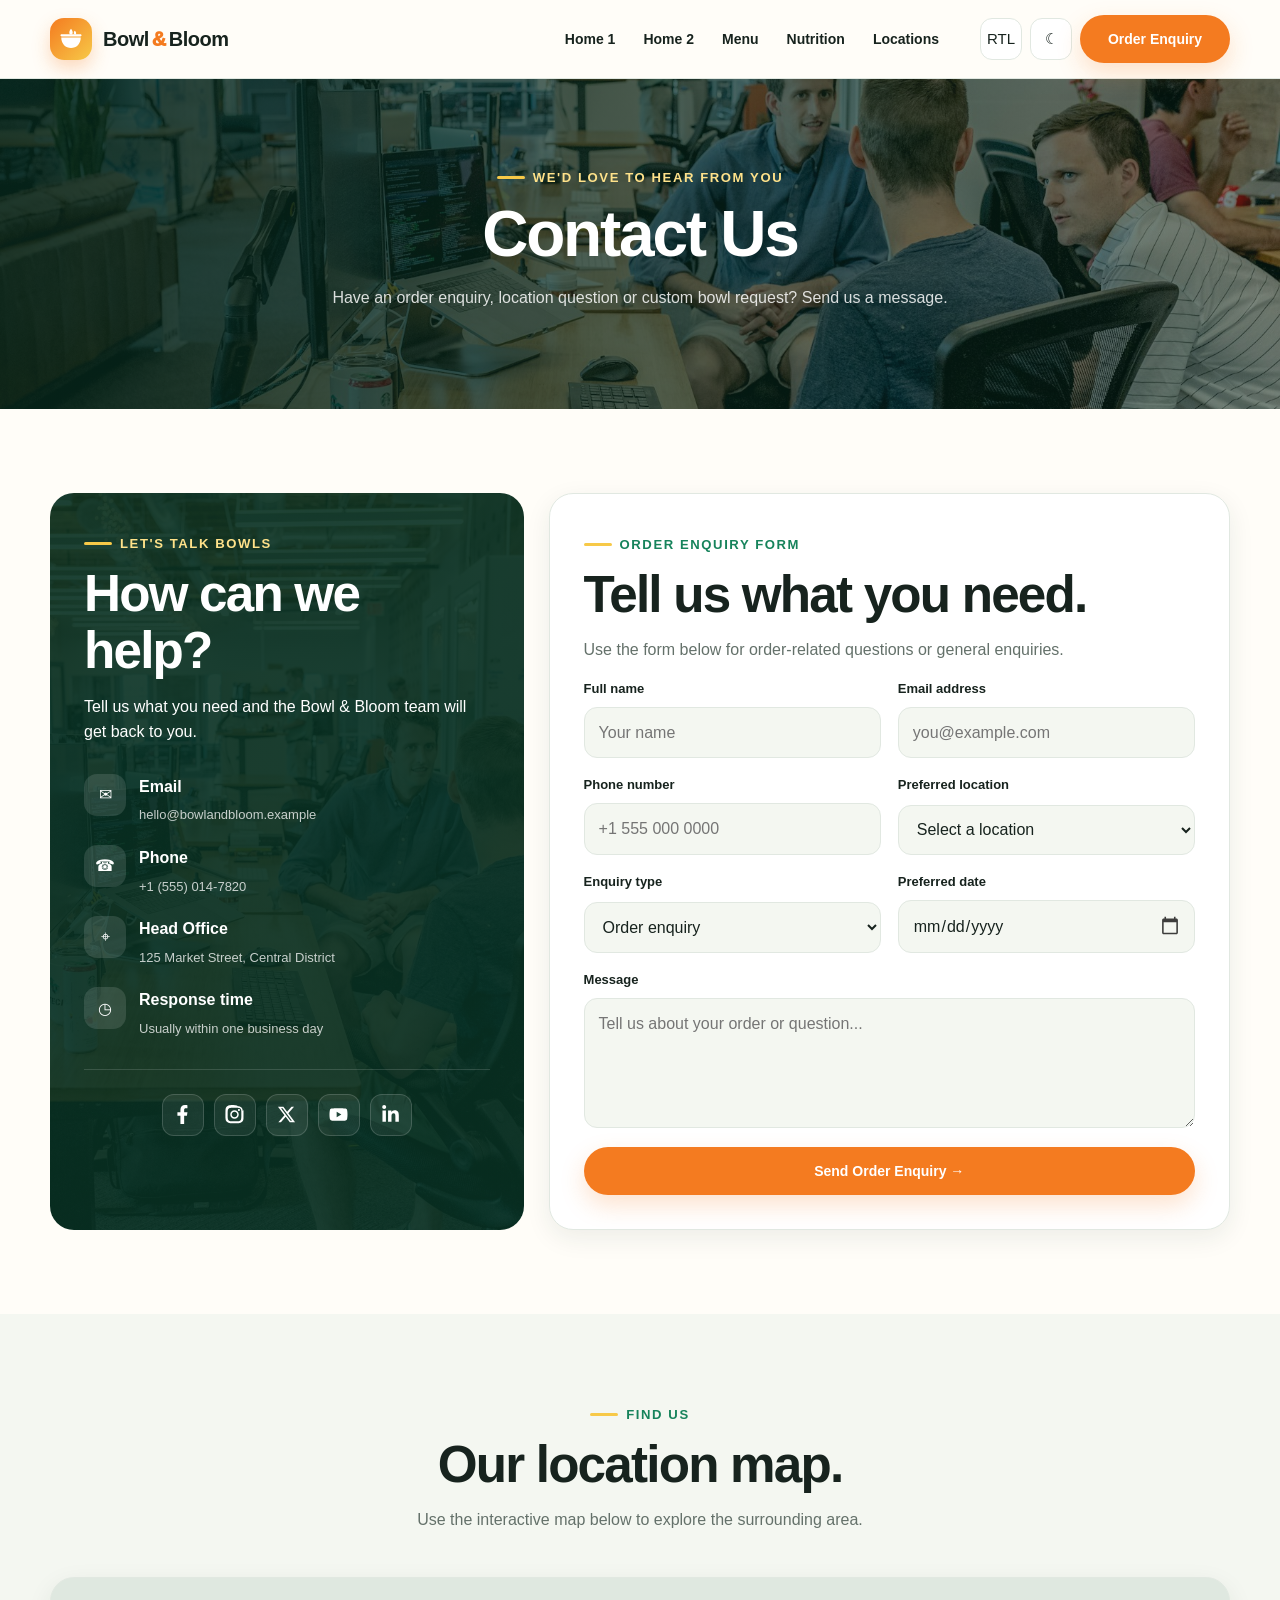
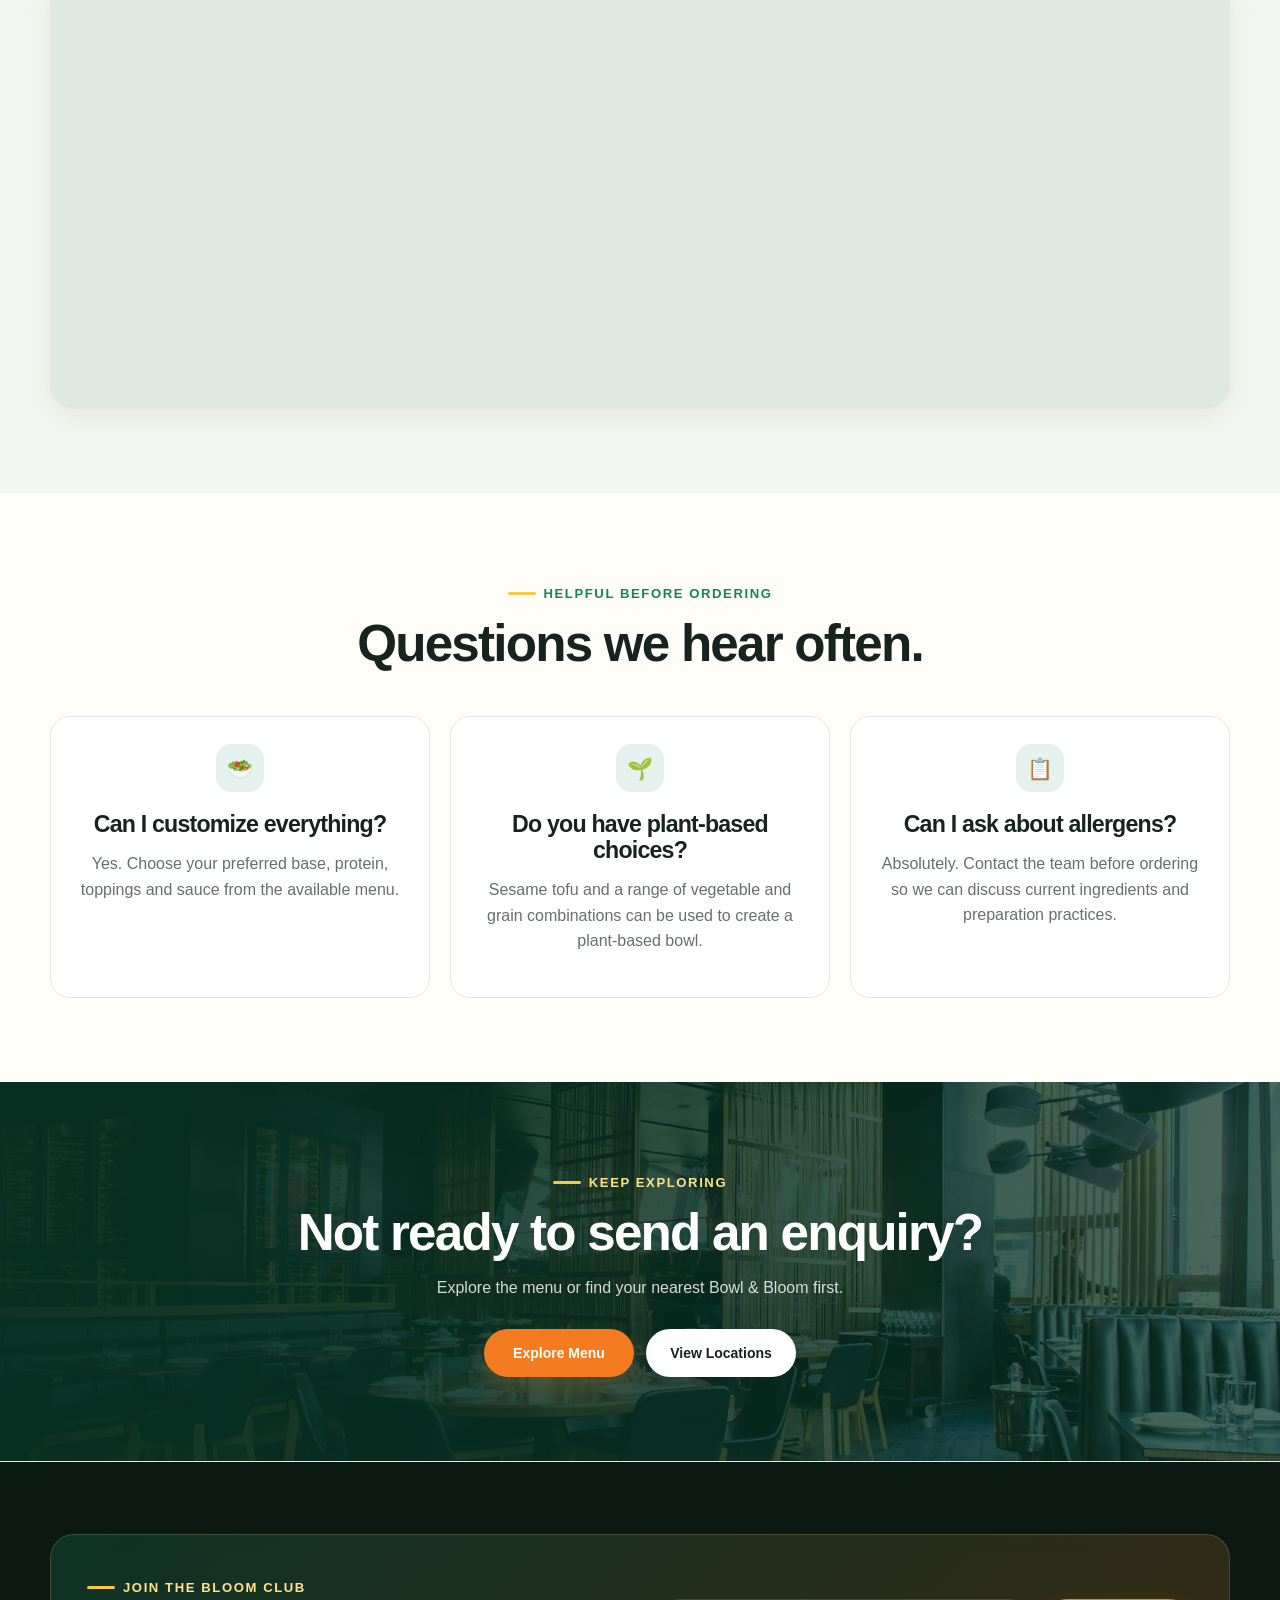
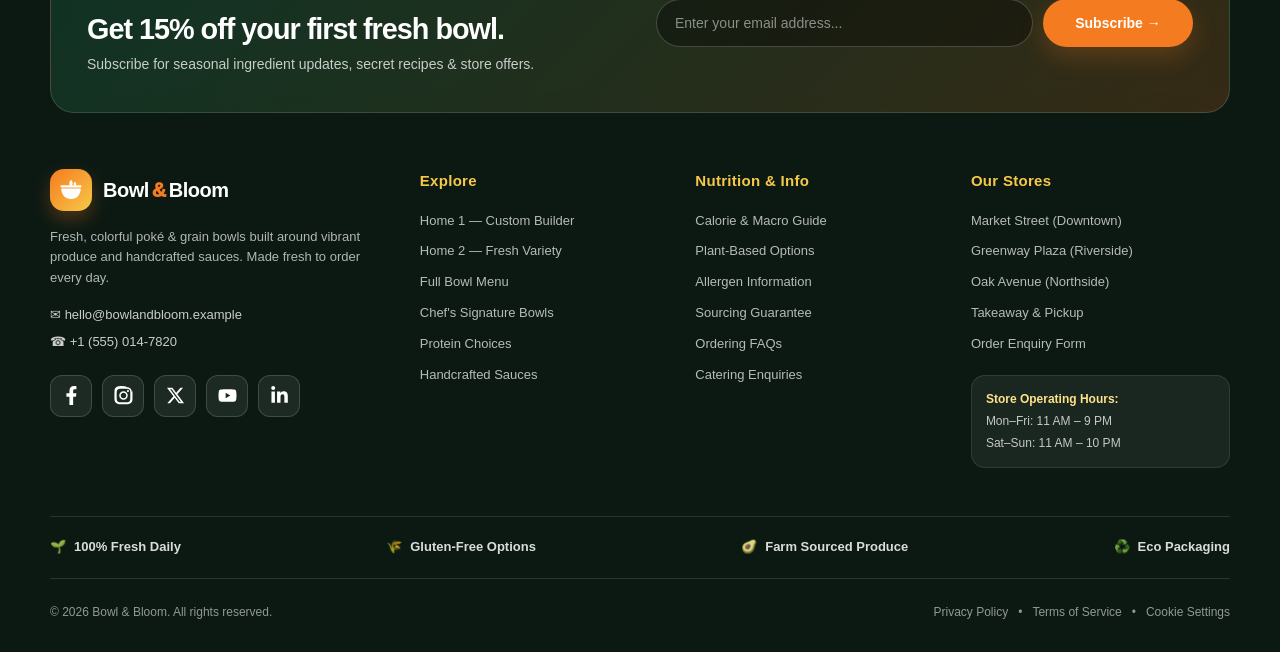
==== contact.html @ 670f3f20 "1" ====
<!DOCTYPE html>
<html lang="en" dir="ltr">
<head>
  <meta charset="UTF-8">
  <meta name="viewport" content="width=device-width, initial-scale=1.0">
  <meta name="description" content="Contact Bowl & Bloom - Send an order enquiry, ask about ingredients or reach out to our team.">
  <link rel="icon" type="image/svg+xml" href="data:image/svg+xml,%3Csvg xmlns='http://www.w3.org/2000/svg' viewBox='0 0 32 32'%3E%3Cdefs%3E%3ClinearGradient id='g' x1='0' y1='0' x2='32' y2='32' gradientUnits='userSpaceOnUse'%3E%3Cstop stop-color='%23f47b20'/%3E%3Cstop offset='1' stop-color='%23f7c948'/%3E%3C/linearGradient%3E%3C/defs%3E%3Crect width='32' height='32' rx='9' fill='url(%23g)'/%3E%3Cpath d='M4 14C4 21.732 9.373 27 16 27C22.627 27 28 21.732 28 14H4Z' fill='%23FFFFFF'/%3E%3Cpath d='M3 11.5C3 10.672 3.672 10 4.5 10H27.5C28.328 10 29 10.672 29 11.5C29 12.328 28.328 13 27.5 13H4.5C3.672 13 3 12.328 3 11.5Z' fill='%23FFFFFF'/%3E%3Cpath d='M16 3.5C13.2 7 13.2 10 16 10.8C18.8 10 18.8 7 16 3.5Z' fill='%23FFFFFF'/%3E%3Cpath d='M20.5 5.8C18.5 8.2 19.5 10.5 22 10.5C23 8.2 21.5 6.3 20.5 5.8Z' fill='%23FFFFFF'/%3E%3C/svg%3E">
  <title>Bowl & Bloom | Contact Us & Order Enquiry</title>
  <link rel="stylesheet" href="css/style.css">
</head>
<body>
  <!-- =========================================================
  HEADER
  ========================================================= -->
  <header class="site-header">
    <div class="container navbar">
      <a class="logo" href="index.html" aria-label="Bowl & Bloom Home">
        <span class="logo-mark" aria-hidden="true">
          <svg viewBox="0 0 32 32" fill="none" xmlns="http://www.w3.org/2000/svg">
            <path d="M4 14C4 21.732 9.373 27 16 27C22.627 27 28 21.732 28 14H4Z" fill="#FFFFFF"/>
            <path d="M3 11.5C3 10.672 3.672 10 4.5 10H27.5C28.328 10 29 10.672 29 11.5C29 12.328 28.328 13 27.5 13H4.5C3.672 13 3 12.328 3 11.5Z" fill="#FFFFFF"/>
            <path d="M16 3.5C13.2 7 13.2 10 16 10.8C18.8 10 18.8 7 16 3.5Z" fill="#FFFFFF"/>
            <path d="M20.5 5.8C18.5 8.2 19.5 10.5 22 10.5C23 8.2 21.5 6.3 20.5 5.8Z" fill="#FFFFFF"/>
          </svg>
        </span>
        <span>Bowl<span class="logo-text-accent">&amp;</span>Bloom</span>
      </a>
      <nav class="nav-menu" id="navMenu" aria-label="Main navigation">
        <a class="nav-link" href="index.html">Home 1</a>
        <a class="nav-link" href="home2.html">Home 2</a>
        <a class="nav-link" href="menu.html">Menu</a>
        <a class="nav-link" href="nutrition.html">Nutrition</a>
        <a class="nav-link" href="locations.html">Locations</a>
        <div class="nav-controls">
          <button class="rtl-toggle" id="rtlToggle" type="button">RTL</button>
          <button class="theme-toggle" id="themeToggle" type="button">
            <span id="themeIcon">☾</span>
          </button>
          <a class="btn btn-primary" href="contact.html">Order Enquiry</a>
        </div>
      </nav>
      <button class="menu-toggle" id="menuToggle" type="button" aria-expanded="false" aria-label="Toggle Navigation">
        ☰
      </button>
    </div>
  </header>

  <!-- =========================================================
  MAIN CONTENT: CONTACT
  ========================================================= -->
  <main class="page fade-page" id="contact">
    <!-- PAGE BANNER -->
    <section class="page-banner" style="background-image:url('assets/images/contact-banner.jpg')">
      <div class="container">
        <div class="page-banner-content reveal">
          <div class="eyebrow">
            We'd love to hear from you
          </div>
          <h1>
            Contact Us
          </h1>
          <p>
            Have an order enquiry, location question or custom bowl request?
            Send us a message.
          </p>
        </div>
      </div>
    </section>

    <!-- CONTACT GRID & FORM -->
    <section class="section">
      <div class="container">
        <div class="contact-grid">
          <!-- CONTACT DETAILS -->
          <div class="contact-info reveal">
            <div class="eyebrow">
              Let's talk bowls
            </div>
            <h2>
              How can we help?
            </h2>
            <p>
              Tell us what you need and the Bowl & Bloom team
              will get back to you.
            </p>
            <div class="contact-items">
              <div class="contact-item">
                <div class="contact-item-icon">✉</div>
                <div>
                  <strong>Email</strong>
                  <span>
                    <a href="mailto:hello@bowlandbloom.example">hello@bowlandbloom.example</a>
                  </span>
                </div>
              </div>
              <div class="contact-item">
                <div class="contact-item-icon">☎</div>
                <div>
                  <strong>Phone</strong>
                  <span>+1 (555) 014-7820</span>
                </div>
              </div>
              <div class="contact-item">
                <div class="contact-item-icon">⌖</div>
                <div>
                  <strong>Head Office</strong>
                  <span>125 Market Street, Central District</span>
                </div>
              </div>
              <div class="contact-item">
                <div class="contact-item-icon">◷</div>
                <div>
                  <strong>Response time</strong>
                  <span>Usually within one business day</span>
                </div>
              </div>
            </div>
            <div class="contact-social" aria-label="Social media links">
              <a class="social-link" href="#" aria-label="Facebook" title="Facebook">
                <svg viewBox="0 0 320 512" aria-hidden="true"><path d="M279.14 288l14.22-92.66h-88.91V127.2c0-25.35 12.42-42.48 48.24-42.48H293V6.26S259.43 0 225.36 0c-73.22 0-121.08 44.38-121.08 124.72v70.62H22.89V288h81.39v224h100.17V288z"/></svg>
              </a>
              <a class="social-link" href="#" aria-label="Instagram" title="Instagram">
                <svg viewBox="0 0 448 512" aria-hidden="true"><path d="M224.1 141c-63.6 0-114.9 51.3-114.9 114.9s51.3 114.9 114.9 114.9S339 319.5 339 255.9 287.7 141 224.1 141zm0 189.6c-41.1 0-74.7-33.5-74.7-74.7s33.5-74.7 74.7-74.7 74.7 33.5 74.7 74.7-33.6 74.7-74.7 74.7zm146.4-194.3c0 14.9-12 26.8-26.8 26.8-14.9 0-26.8-12-26.8-26.8s12-26.8 26.8-26.8 26.8 12 26.8 26.8zm76.1 27.2c-1.7-35.9-9.9-67.7-36.2-93.9-26.2-26.2-58-34.4-93.9-36.2C293.7 1.7 154.3 1.7 111.5 3.4 75.6 5.1 43.8 13.3 17.6 39.6-8.7 65.8-16.9 97.6-18.6 133.5c-1.7 42.8-1.7 182.2 0 225 1.7 35.9 9.9 67.7 36.2 93.9 26.2 26.2 58 34.4 93.9 36.2 42.8 1.7 182.2 1.7 225 0 35.9-1.7 67.7-9.9 93.9-36.2 26.2-26.2 34.4-58 36.2-93.9 1.7-42.8 1.7-182.1 0-224.9zM398.8 388c-7.8 19.6-22.9 34.7-42.6 42.6-29.5 11.7-99.5 9-132.1 9s-102.7 2.6-132.1-9c-19.6-7.8-34.7-22.9-42.6-42.6-11.7-29.5-9-99.5-9-132.1s-2.6-102.7 9-132.1c7.8-19.6 22.9-34.7 42.6-42.6 29.5-11.7 99.5-9 132.1-9s102.7-2.6 132.1 9c19.6 7.8 34.7 22.9 42.6 42.6 11.7 29.5 9 99.5 9 132.1s2.7 102.7-9 132.1z"/></svg>
              </a>
              <a class="social-link" href="#" aria-label="X" title="X">
                <svg viewBox="0 0 512 512" aria-hidden="true"><path d="M389.2 48h70.6L305.6 224.2 486.8 464H345L233.7 318.6 106.5 464H35.8l164.7-188.3L26.4 48H172l100.6 132.9L389.2 48zM364.4 421.8h39.1L151.1 88h-42z"/></svg>
              </a>
              <a class="social-link" href="#" aria-label="YouTube" title="YouTube">
                <svg viewBox="0 0 576 512" aria-hidden="true"><path d="M549.655 124.083c-6.281-23.65-24.787-42.276-48.284-48.597C458.781 64 288 64 288 64S117.22 64 74.629 75.486c-23.497 6.321-42.003 24.947-48.284 48.597-11.412 42.867-11.412 132.305-11.412 132.305s0 89.438 11.412 132.305c6.281 23.65 24.787 41.5 48.284 47.821C117.22 448 288 448 288 448s170.78 0 213.371-11.486c23.497-6.321 42.003-24.171 48.284-47.821 11.412-42.867 11.412-132.305 11.412-132.305s0-89.438-11.412-132.305zm-317.51 213.508V175.185l142.739 81.205-142.739 81.201z"/></svg>
              </a>
              <a class="social-link" href="#" aria-label="LinkedIn" title="LinkedIn">
                <svg viewBox="0 0 448 512" aria-hidden="true"><path d="M100.28 448H7.4V148.9h92.88zm-46.44-340.7C24.09 107.3 0 83.2 0 53.6A53.6 53.6 0 0153.84 0c29.7 0 53.8 24.1 53.8 53.6 0 29.6-24.1 53.7-53.8 53.7zM447.9 448h-92.68V302.4c0-34.7-.7-79.2-48.29-79.2-48.29 0-55.69 37.7-55.69 76.7V448h-92.78V148.9h89.08v40.8h1.3c12.4-23.5 42.69-48.3 87.88-48.3 94 0 111.28 61.9 111.28 142.3V448z"/></svg>
              </a>
            </div>
          </div>

          <!-- ENQUIRY FORM -->
          <form class="contact-form reveal" id="orderForm">
            <div class="eyebrow">
              Order enquiry form
            </div>
            <h2>
              Tell us what you need.
            </h2>
            <p class="muted">
              Use the form below for order-related questions or general enquiries.
            </p>
            <div class="form-grid">
              <div class="field">
                <label for="name">Full name</label>
                <input id="name" name="name" type="text" placeholder="Your name" required>
              </div>
              <div class="field">
                <label for="email">Email address</label>
                <input id="email" name="email" type="email" placeholder="you@example.com" required>
              </div>
              <div class="field">
                <label for="phone">Phone number</label>
                <input id="phone" name="phone" type="tel" placeholder="+1 555 000 0000">
              </div>
              <div class="field">
                <label for="location">Preferred location</label>
                <select id="location" name="location">
                  <option value="">Select a location</option>
                  <option>Market Street</option>
                  <option>Greenway Plaza</option>
                  <option>Oak Avenue</option>
                </select>
              </div>
              <div class="field">
                <label for="enquiry">Enquiry type</label>
                <select id="enquiry" name="enquiry">
                  <option>Order enquiry</option>
                  <option>Menu question</option>
                  <option>Nutrition question</option>
                  <option>Location question</option>
                  <option>General enquiry</option>
                </select>
              </div>
              <div class="field">
                <label for="date">Preferred date</label>
                <input id="date" name="date" type="date">
              </div>
              <div class="field full">
                <label for="message">Message</label>
                <textarea id="message" name="message" placeholder="Tell us about your order or question..." required></textarea>
              </div>
            </div>
            <div class="form-submit">
              <button class="btn btn-primary btn-full" type="submit">
                Send Order Enquiry →
              </button>
            </div>
            <div class="form-message" id="formMessage">
              Thanks! Your enquiry has been received. Our team will contact you soon.
            </div>
          </form>
        </div>
      </div>
    </section>

    <!-- MAP SECTION -->
    <section class="section bowl-builder">
      <div class="container">
        <div class="section-head reveal">
          <div class="eyebrow">
            Find us
          </div>
          <h2>
            Our location map.
          </h2>
          <p class="muted">
            Use the interactive map below to explore the surrounding area.
          </p>
        </div>
        <div class="map-visual reveal">
          <iframe
            title="Bowl & Bloom Contact Map"
            src="https://www.openstreetmap.org/export/embed.html?bbox=78.391%2C17.350%2C78.570%2C17.500&amp;layer=mapnik"
            loading="lazy"
            allowfullscreen>
          </iframe>
        </div>
      </div>
    </section>

    <!-- FAQ SECTION -->
    <section class="section">
      <div class="container">
        <div class="section-head reveal">
          <div class="eyebrow">
            Helpful before ordering
          </div>
          <h2>
            Questions we hear often.
          </h2>
        </div>
        <div class="tip-grid">
          <article class="tip card-hover reveal">
            <div class="tip-icon">🥗</div>
            <h3>Can I customize everything?</h3>
            <p class="muted">
              Yes. Choose your preferred base, protein, toppings
              and sauce from the available menu.
            </p>
          </article>
          <article class="tip card-hover reveal">
            <div class="tip-icon">🌱</div>
            <h3>Do you have plant-based choices?</h3>
            <p class="muted">
              Sesame tofu and a range of vegetable and grain combinations
              can be used to create a plant-based bowl.
            </p>
          </article>
          <article class="tip card-hover reveal">
            <div class="tip-icon">📋</div>
            <h3>Can I ask about allergens?</h3>
            <p class="muted">
              Absolutely. Contact the team before ordering so we can
              discuss current ingredients and preparation practices.
            </p>
          </article>
        </div>
      </div>
    </section>

    <!-- CTA -->
    <section class="section home2-cta">
      <div class="container">
        <div class="cta-content reveal">
          <div class="eyebrow">
            Keep exploring
          </div>
          <h2>
            Not ready to send an enquiry?
          </h2>
          <p>
            Explore the menu or find your nearest Bowl & Bloom first.
          </p>
          <div class="hero-actions">
            <a href="menu.html" class="btn btn-primary">
              Explore Menu
            </a>
            <a href="locations.html" class="btn btn-light">
              View Locations
            </a>
          </div>
        </div>
      </div>
    </section>
  </main>

    <!-- =========================================================
  FOOTER
  ========================================================= -->
  <footer class="site-footer">
    <div class="container">
      <!-- FOOTER NEWSLETTER BANNER -->
      <div class="footer-newsletter reveal">
        <div class="footer-news-copy">
          <span class="eyebrow" style="color:#ffe28a;">Join the Bloom Club</span>
          <h3>Get 15% off your first fresh bowl.</h3>
          <p>Subscribe for seasonal ingredient updates, secret recipes & store offers.</p>
        </div>
        <form class="footer-news-form" id="newsletterForm" onsubmit="event.preventDefault(); this.querySelector('.news-thanks').style.display='block'; this.reset();">
          <div class="news-input-wrap">
            <input type="email" placeholder="Enter your email address..." required aria-label="Email address">
            <button type="submit" class="btn btn-primary">Subscribe →</button>
          </div>
          <div class="news-thanks" style="display:none; margin-top:8px; font-size:12px; color:#f7c948; font-weight:800;">
            ✨ Welcome to the Bloom Club! Check your inbox for your 15% off code.
          </div>
        </form>
      </div>

      <!-- MAIN FOOTER GRID -->
      <div class="footer-grid">
        <!-- BRAND COLUMN -->
        <div class="footer-brand">
          <a class="logo footer-logo" href="index.html">
            <span class="logo-mark" aria-hidden="true">
              <svg viewBox="0 0 32 32" fill="none" xmlns="http://www.w3.org/2000/svg">
                <path d="M4 14C4 21.732 9.373 27 16 27C22.627 27 28 21.732 28 14H4Z" fill="#FFFFFF"/>
                <path d="M3 11.5C3 10.672 3.672 10 4.5 10H27.5C28.328 10 29 10.672 29 11.5C29 12.328 28.328 13 27.5 13H4.5C3.672 13 3 12.328 3 11.5Z" fill="#FFFFFF"/>
                <path d="M16 3.5C13.2 7 13.2 10 16 10.8C18.8 10 18.8 7 16 3.5Z" fill="#FFFFFF"/>
                <path d="M20.5 5.8C18.5 8.2 19.5 10.5 22 10.5C23 8.2 21.5 6.3 20.5 5.8Z" fill="#FFFFFF"/>
              </svg>
            </span>
            <span>Bowl<span class="logo-text-accent">&amp;</span>Bloom</span>
          </a>
          <p class="footer-bio">
            Fresh, colorful poké &amp; grain bowls built around vibrant produce and handcrafted sauces. Made fresh to order every day.
          </p>
          <div class="footer-contact-mini">
            <div><span>✉</span> <a href="mailto:hello@bowlandbloom.example">hello@bowlandbloom.example</a></div>
            <div><span>☎</span> <span>+1 (555) 014-7820</span></div>
          </div>
          <div class="footer-social" aria-label="Social media links">
            <a class="social-link" href="#" aria-label="Facebook" title="Facebook">
              <svg viewBox="0 0 320 512" aria-hidden="true"><path d="M279.14 288l14.22-92.66h-88.91V127.2c0-25.35 12.42-42.48 48.24-42.48H293V6.26S259.43 0 225.36 0c-73.22 0-121.08 44.38-121.08 124.72v70.62H22.89V288h81.39v224h100.17V288z"/></svg>
            </a>
            <a class="social-link" href="#" aria-label="Instagram" title="Instagram">
              <svg viewBox="0 0 448 512" aria-hidden="true"><path d="M224.1 141c-63.6 0-114.9 51.3-114.9 114.9s51.3 114.9 114.9 114.9S339 319.5 339 255.9 287.7 141 224.1 141zm0 189.6c-41.1 0-74.7-33.5-74.7-74.7s33.5-74.7 74.7-74.7 74.7 33.5 74.7 74.7-33.6 74.7-74.7 74.7zm146.4-194.3c0 14.9-12 26.8-26.8 26.8-14.9 0-26.8-12-26.8-26.8s12-26.8 26.8-26.8 26.8 12 26.8 26.8zm76.1 27.2c-1.7-35.9-9.9-67.7-36.2-93.9-26.2-26.2-58-34.4-93.9-36.2C293.7 1.7 154.3 1.7 111.5 3.4 75.6 5.1 43.8 13.3 17.6 39.6-8.7 65.8-16.9 97.6-18.6 133.5c-1.7 42.8-1.7 182.2 0 225 1.7 35.9 9.9 67.7 36.2 93.9 26.2 26.2 58 34.4 93.9 36.2 42.8 1.7 182.2 1.7 225 0 35.9-1.7 67.7-9.9 93.9-36.2 26.2-26.2 34.4-58 36.2-93.9 1.7-42.8 1.7-182.1 0-224.9zM398.8 388c-7.8 19.6-22.9 34.7-42.6 42.6-29.5 11.7-99.5 9-132.1 9s-102.7 2.6-132.1-9c-19.6-7.8-34.7-22.9-42.6-42.6-11.7-29.5-9-99.5-9-132.1s-2.6-102.7 9-132.1c7.8-19.6 22.9-34.7 42.6-42.6 29.5-11.7 99.5-9 132.1-9s102.7-2.6 132.1 9c19.6 7.8 34.7 22.9 42.6 42.6 11.7 29.5 9 99.5 9 132.1s2.7 102.7-9 132.1z"/></svg>
            </a>
            <a class="social-link" href="#" aria-label="X" title="X">
              <svg viewBox="0 0 512 512" aria-hidden="true"><path d="M389.2 48h70.6L305.6 224.2 486.8 464H345L233.7 318.6 106.5 464H35.8l164.7-188.3L26.4 48H172l100.6 132.9L389.2 48zM364.4 421.8h39.1L151.1 88h-42z"/></svg>
            </a>
            <a class="social-link" href="#" aria-label="YouTube" title="YouTube">
              <svg viewBox="0 0 576 512" aria-hidden="true"><path d="M549.655 124.083c-6.281-23.65-24.787-42.276-48.284-48.597C458.781 64 288 64 288 64S117.22 64 74.629 75.486c-23.497 6.321-42.003 24.947-48.284 48.597-11.412 42.867-11.412 132.305-11.412 132.305s0 89.438 11.412 132.305c6.281 23.65 24.787 41.5 48.284 47.821C117.22 448 288 448 288 448s170.78 0 213.371-11.486c23.497-6.321 42.003-24.171 48.284-47.821 11.412-42.867 11.412-132.305 11.412-132.305s0-89.438-11.412-132.305zm-317.51 213.508V175.185l142.739 81.205-142.739 81.201z"/></svg>
            </a>
            <a class="social-link" href="#" aria-label="LinkedIn" title="LinkedIn">
              <svg viewBox="0 0 448 512" aria-hidden="true"><path d="M100.28 448H7.4V148.9h92.88zm-46.44-340.7C24.09 107.3 0 83.2 0 53.6A53.6 53.6 0 0153.84 0c29.7 0 53.8 24.1 53.8 53.6 0 29.6-24.1 53.7-53.8 53.7zM447.9 448h-92.68V302.4c0-34.7-.7-79.2-48.29-79.2-48.29 0-55.69 37.7-55.69 76.7V448h-92.78V148.9h89.08v40.8h1.3c12.4-23.5 42.69-48.3 87.88-48.3 94 0 111.28 61.9 111.28 142.3V448z"/></svg>
            </a>
          </div>
        </div>

        <!-- EXPLORE COLUMN -->
        <div>
          <div class="footer-title">Explore</div>
          <div class="footer-links">
            <a href="index.html">Home 1 — Custom Builder</a>
            <a href="home2.html">Home 2 — Fresh Variety</a>
            <a href="menu.html">Full Bowl Menu</a>
            <a href="index.html#signature">Chef's Signature Bowls</a>
            <a href="menu.html?filter=protein">Protein Choices</a>
            <a href="menu.html?filter=sauce">Handcrafted Sauces</a>
          </div>
        </div>

        <!-- NUTRITION & INFO COLUMN -->
        <div>
          <div class="footer-title">Nutrition &amp; Info</div>
          <div class="footer-links">
            <a href="nutrition.html">Calorie &amp; Macro Guide</a>
            <a href="nutrition.html">Plant-Based Options</a>
            <a href="nutrition.html">Allergen Information</a>
            <a href="contact.html">Sourcing Guarantee</a>
            <a href="contact.html">Ordering FAQs</a>
            <a href="contact.html">Catering Enquiries</a>
          </div>
        </div>

        <!-- LOCATIONS & HOURS COLUMN -->
        <div>
          <div class="footer-title">Our Stores</div>
          <div class="footer-links">
            <a href="locations.html">Market Street (Downtown)</a>
            <a href="locations.html">Greenway Plaza (Riverside)</a>
            <a href="locations.html">Oak Avenue (Northside)</a>
            <a href="locations.html">Takeaway &amp; Pickup</a>
            <a href="contact.html">Order Enquiry Form</a>
          </div>
          <div class="footer-hours-badge">
            <strong>Store Operating Hours:</strong>
            <span>Mon–Fri: 11 AM – 9 PM</span>
            <span>Sat–Sun: 11 AM – 10 PM</span>
          </div>
        </div>
      </div>

      <!-- QUALITY BADGES ROW -->
      <div class="footer-badges">
        <div class="footer-badge-item"><span>🌱</span> 100% Fresh Daily</div>
        <div class="footer-badge-item"><span>🌾</span> Gluten-Free Options</div>
        <div class="footer-badge-item"><span>🥑</span> Farm Sourced Produce</div>
        <div class="footer-badge-item"><span>♻️</span> Eco Packaging</div>
      </div>

      <!-- FOOTER BOTTOM -->
      <div class="footer-bottom">
        <span>© 2026 Bowl &amp; Bloom. All rights reserved.</span>
        <div class="footer-bottom-links">
          <a href="#">Privacy Policy</a>
          <span>•</span>
          <a href="#">Terms of Service</a>
          <span>•</span>
          <a href="#">Cookie Settings</a>
        </div>
      </div>
    </div>
  </footer>

  <script src="js/main.js"></script>
</body>
</html>
---- css/style.css ----
:root{
  color-scheme:light;
  --primary:#f47b20;
  --primary-dark:#d95f0d;
  --green:#16835b;
  --green-dark:#0d6244;
  --yellow:#f7c948;
  --bg:#fffdf8;
  --surface:#ffffff;
  --surface-2:#f4f7f1;
  --text:#17231e;
  --muted:#64716a;
  --border:#e1e8e1;
  --white:#ffffff;
  --dark:#102119;
  --radius:22px;
  --container:1180px;
  --shadow:0 18px 50px rgba(24,50,38,.10);
  --shadow-sm:0 8px 26px rgba(24,50,38,.08);
}

html[data-theme="dark"]{
  color-scheme:dark;
  --bg:#0e1511;
  --surface:#18201b;
  --surface-2:#202a24;
  --text:#f3f7f3;
  --muted:#b3c0b7;
  --border:#344138;
  --shadow:0 18px 50px rgba(0,0,0,.35);
  --shadow-sm:0 8px 26px rgba(0,0,0,.25);
}

*{
  box-sizing:border-box;
}

html{
  scroll-behavior:smooth;
}

body{
  margin:0;
  background:var(--bg);
  color:var(--text);
  font-family:Inter,Arial,Helvetica,sans-serif;
  line-height:1.6;
  overflow-x:hidden;
}

body.menu-open{
  overflow:hidden;
}

img{
  width:100%;
  height:auto;
  display:block;
}

a{
  color:inherit;
}

button,
input,
select,
textarea{
  font:inherit;
}

button{
  cursor:pointer;
}

h1,
h2,
h3,
h4{
  margin:0 0 14px;
  line-height:1.12;
  letter-spacing:-.035em;
}

h1{
  font-size:clamp(2.6rem,6vw,5.8rem);
}

h2{
  font-size:clamp(2rem,4vw,3.35rem);
}

h3{
  font-size:clamp(1.15rem,2vw,1.45rem);
}

p{
  margin:0 0 16px;
}

.container{
  width:min(var(--container),calc(100% - 40px));
  margin:auto;
}

.section{
  padding:84px 0;
}

.section-head{
  max-width:720px;
  margin:0 auto 44px;
  text-align:center;
}

.eyebrow{
  display:inline-flex;
  align-items:center;
  gap:8px;
  margin-bottom:11px;
  color:var(--green);
  font-size:.82rem;
  font-weight:900;
  letter-spacing:.12em;
  text-transform:uppercase;
}

.eyebrow::before{
  content:"";
  width:28px;
  height:3px;
  border-radius:50px;
  background:var(--yellow);
}

.muted{
  color:var(--muted);
}

/* =========================================================
BUTTONS
========================================================= */
.btn{
  height:48px;
  min-width:150px;
  padding:0 21px;
  display:inline-flex;
  align-items:center;
  justify-content:center;
  gap:8px;
  border:1px solid transparent;
  border-radius:999px;
  text-decoration:none;
  font-size:14px;
  font-weight:850;
  line-height:1;
  white-space:nowrap;
  transition:
    transform .22s ease,
    box-shadow .22s ease,
    background .22s ease,
    border-color .22s ease,
    color .22s ease;
}

.btn:hover{
  transform:translateY(-3px);
}

.btn-primary{
  background:var(--primary);
  color:#fff;
  box-shadow:0 10px 24px rgba(244,123,32,.22);
}

.btn-primary:hover{
  background:var(--primary-dark);
}

.btn-green{
  background:var(--green);
  color:#fff;
}

.btn-outline{
  background:transparent;
  color:var(--text);
  border-color:var(--border);
}

.btn-light{
  background:#fff;
  color:#15221c;
}

.btn-dark{
  background:#17231e;
  color:#fff;
}

.btn-full{
  width:100%;
}

/* =========================================================
HEADER
========================================================= */
.site-header{
  position:sticky;
  top:0;
  z-index:1000;
  background:color-mix(in srgb,var(--bg) 92%,transparent);
  backdrop-filter:blur(18px);
  border-bottom:1px solid var(--border);
}

.navbar{
  min-height:78px;
  display:flex;
  justify-content:space-between;
  align-items:center;
  gap:18px;
}

.logo{
  display:inline-flex;
  align-items:center;
  gap:11px;
  text-decoration:none;
  font-size:1.25rem;
  font-weight:900;
  letter-spacing:-0.025em;
  white-space:nowrap;
  transition:transform .2s ease;
}

.logo:hover{
  transform:scale(1.02);
}

.logo-mark{
  width:42px;
  height:42px;
  display:grid;
  place-items:center;
  border-radius:14px;
  background:linear-gradient(135deg,var(--primary),var(--yellow));
  box-shadow:0 8px 18px rgba(244,123,32,.28);
  flex-shrink:0;
}

.logo-mark svg{
  width:26px;
  height:26px;
  display:block;
}

.logo-text-accent{
  color:var(--primary);
  font-weight:950;
  display:inline-block;
  padding:0 3px;
}

.nav-menu{
  display:flex;
  align-items:center;
  gap:6px;
  margin:0;
}

.nav-link{
  padding:10px 11px;
  border:0;
  border-radius:12px;
  background:transparent;
  color:var(--text);
  text-decoration:none;
  font-size:14px;
  font-weight:750;
  transition:.2s;
}

.nav-link:hover,
.nav-link.active{
  background:var(--surface-2);
  color:var(--green);
}

.nav-controls{
  display:flex;
  align-items:center;
  gap:8px;
  margin:0 0 0 24px;
  flex-shrink:0;
}

html[dir="rtl"] .nav-controls{
  margin:0 24px 0 0;
}

.nav-controls .btn{
  order:3;
}

.rtl-toggle{
  order:1;
}

.theme-toggle{
  order:2;
}

.rtl-toggle,
.theme-toggle{
  width:42px;
  height:42px;
  flex:0 0 42px;
  display:grid;
  place-items:center;
  border:1px solid var(--border);
  border-radius:12px;
  background:var(--surface);
  color:var(--text);
  font-size:15px;
  transition:.2s;
}

.rtl-toggle:hover,
.theme-toggle:hover{
  border-color:var(--primary);
  transform:translateY(-2px);
}

.menu-toggle{
  display:none;
  width:44px;
  height:44px;
  border:1px solid var(--border);
  border-radius:12px;
  background:var(--surface);
  color:var(--text);
  font-size:22px;
}

html[dir="rtl"] .logo{
  justify-self:start;
  direction:ltr;
}

html[dir="rtl"] .nav-menu{
  justify-self:center;
}

html[dir="rtl"] .nav-controls{
  justify-self:end;
}

/* =========================================================
PAGE WRAPPER & ANIMATIONS
========================================================= */
.page{
  display:block;
}

.fade-page{
  animation:pageEnter .55s ease both;
}

@keyframes pageEnter{
  from{
    opacity:0;
    transform:translateY(14px);
  }
  to{
    opacity:1;
    transform:translateY(0);
  }
}

.reveal{
  animation:revealUp .75s cubic-bezier(.2,.7,.2,1) both;
}

@keyframes revealUp{
  from{
    opacity:0;
    transform:translateY(30px);
  }
  to{
    opacity:1;
    transform:translateY(0);
  }
}

.float-animation{
  animation:floatImage 5s ease-in-out infinite;
}

@keyframes floatImage{
  0%,100%{transform:translateY(0)}
  50%{transform:translateY(-10px)}
}

.image-hover{
  overflow:hidden;
}

.image-hover img{
  transition:transform .65s ease;
}

.image-hover:hover img{
  transform:scale(1.06);
}

.card-hover{
  transition:transform .35s cubic-bezier(.16,1,.3,1), border-color .35s ease, box-shadow .35s ease;
}

.card-hover:hover{
  transform:translateY(-6px);
  border-color:var(--green);
  box-shadow:0 18px 36px rgba(0,0,0,.12);
}

html[data-theme="dark"] .card-hover:hover{
  border-color:var(--yellow);
  box-shadow:0 18px 36px rgba(0,0,0,.45);
}

.card-hover{
  transition:
    transform .3s ease,
    box-shadow .3s ease,
    border-color .3s ease;
}

.card-hover:hover{
  transform:translateY(-7px);
  box-shadow:var(--shadow);
}

/* =========================================================
HOME 1 HERO
========================================================= */
.hero{
  min-height:700px;
  position:relative;
  display:flex;
  align-items:center;
  isolation:isolate;
  background:
    linear-gradient(
      90deg,
      rgba(4,31,22,.88),
      rgba(4,31,22,.70) 45%,
      rgba(4,31,22,.25)
    ),
    url("../assets/images/hero-bg.jpg")
    center/cover no-repeat;
}

html[dir="rtl"] .hero{
  background:
    linear-gradient(
      270deg,
      rgba(4,31,22,.88),
      rgba(4,31,22,.70) 45%,
      rgba(4,31,22,.25)
    ),
    url("../assets/images/hero-bg.jpg")
    center/cover no-repeat;
}

.hero-content{
  max-width:800px;
  padding:90px 0;
  color:#fff;
  margin:0 auto;
  text-align:center;
}

.hero .eyebrow{
  color:#ffe28a;
}

.hero p{
  max-width:660px;
  margin-left:auto;
  margin-right:auto;
  color:rgba(255,255,255,.88);
  font-size:clamp(1rem,1.7vw,1.2rem);
}

.hero-actions{
  margin-top:28px;
  display:flex;
  align-items:center;
  justify-content:center;
  flex-wrap:wrap;
  gap:12px;
}

.hero-note{
  display:flex;
  align-items:center;
  justify-content:center;
  gap:9px;
  margin-top:20px;
  color:rgba(255,255,255,.78);
  font-size:14px;
}

/* =========================================================
HOME 1 BUILD
========================================================= */
.bowl-builder{
  background:var(--surface-2);
}

.builder-grid{
  display:grid;
  grid-template-columns:1.08fr .92fr;
  gap:28px;
  align-items:stretch;
}

.builder-card{
  min-width:0;
  padding:30px;
  background:var(--surface);
  border:1px solid var(--border);
  border-radius:var(--radius);
  box-shadow:var(--shadow-sm);
}

.builder-options{
  display:grid;
  gap:21px;
}

.option-group h3{
  display:flex;
  align-items:center;
  justify-content:space-between;
  gap:15px;
}

.option-group small{
  color:var(--muted);
  font-size:12px;
}

.option-grid{
  display:grid;
  grid-template-columns:repeat(3,1fr);
  gap:9px;
  margin-top:11px;
}

.option{
  min-height:48px;
  padding:10px 8px;
  border:1px solid var(--border);
  border-radius:14px;
  background:var(--surface);
  color:var(--text);
  font-size:13px;
  font-weight:750;
  transition:.2s;
}

.option:hover{
  border-color:var(--primary);
}

.option.selected{
  border-color:var(--primary);
  background:rgba(244,123,32,.10);
  color:var(--primary);
}

.builder-result{
  display:flex;
  align-items:center;
  justify-content:space-between;
  gap:15px;
  margin-top:24px;
  padding:16px;
  border-radius:16px;
  background:var(--surface-2);
}

#bowlSummary{
  font-size:13px;
}

.bowl-preview{
  min-height:100%;
  overflow:hidden;
  color:#fff;
  background:
    linear-gradient(145deg,rgba(15,81,57,.91),rgba(9,47,34,.91)),
    url("../assets/images/bowl-preview-bg.jpg")
    center/cover no-repeat;
}

.bowl-preview-content{
  min-height:100%;
  display:flex;
  flex-direction:column;
  justify-content:center;
  padding:38px;
}

.bowl-preview .eyebrow{
  color:#ffe28a;
}

.bowl-preview p{
  color:rgba(255,255,255,.82);
}

.bowl-visual{
  width:min(245px,70%);
  aspect-ratio:1;
  margin:15px auto 28px;
  border-radius:50%;
  background:url("../assets/images/signature-salmon.jpg") center/cover no-repeat;
  border:6px solid rgba(255,255,255,.35);
  box-shadow:0 25px 45px rgba(0,0,0,.25);
}

.preview-total{
  display:flex;
  align-items:center;
  justify-content:space-between;
  gap:12px;
  padding-top:17px;
  margin-top:18px;
  border-top:1px solid rgba(255,255,255,.20);
}

/* =========================================================
HOME 1 FOOD
========================================================= */
.color-section{
  background:var(--bg);
}

.color-grid{
  display:grid;
  grid-template-columns:repeat(3,1fr);
  gap:20px;
}

.food-card{
  overflow:hidden;
  background:var(--surface);
  border:1px solid var(--border);
  border-radius:20px;
  box-shadow:var(--shadow-sm);
}

.food-image{
  width:100%;
  height:250px;
  object-fit:cover;
}

.food-body{
  padding:22px;
  display:flex;
  flex-direction:column;
  align-items:center;
  text-align:center;
}

.tag{
  display:inline-flex;
  align-items:center;
  justify-content:center;
  padding:5px 12px;
  border-radius:99px;
  background:rgba(22,131,91,.10);
  color:var(--green);
  font-size:12px;
  font-weight:850;
  margin-bottom:8px;
}

.food-body h3{
  margin-top:2px;
  margin-bottom:6px;
  text-align:center;
}

.food-body p{
  font-size:14px;
  text-align:center;
}

.food-meta{
  width:100%;
  display:flex;
  align-items:center;
  justify-content:space-between;
  gap:10px;
  margin-top:17px;
  padding-top:12px;
  border-top:1px dashed var(--border);
  font-size:13px;
  font-weight:800;
}

.price{
  color:var(--primary);
  font-weight:900;
}

/* =========================================================
HOME 1 — FOUR STEPS
========================================================= */
.steps-section{
  background:var(--surface-2);
}

.steps-grid{
  display:grid;
  grid-template-columns:repeat(4,minmax(0,1fr));
  gap:18px;
  align-items:stretch;
}

.step{
  min-width:0;
  height:100%;
  overflow:hidden;
  display:flex;
  flex-direction:column;
  padding:0;
  border:1px solid var(--border);
  border-radius:20px;
  background:var(--surface);
  box-shadow:var(--shadow-sm);
}

.step-image{
  width:100%;
  height:165px;
  flex:0 0 165px;
  object-fit:cover;
  display:block;
}

.step-body{
  padding:22px;
  display:flex;
  flex-direction:column;
  align-items:center;
  text-align:center;
  flex:1;
}

.step-num{
  width:44px;
  height:44px;
  display:grid;
  place-items:center;
  margin:0 auto 18px;
  border-radius:14px;
  background:rgba(244,123,32,.11);
  color:var(--primary);
  font-weight:950;
}

.step h3{
  margin-bottom:10px;
  text-align:center;
}

.step p{
  margin:0;
  font-size:14px;
  color:var(--muted);
  text-align:center;
}

/* =========================================================
TESTIMONIAL
========================================================= */
.testimonial-section{
  color:#fff;
  background:
    linear-gradient(rgba(13,98,68,.94),rgba(13,98,68,.94)),
    url("../assets/images/testimonial-bg.jpg")
    center/cover no-repeat;
}

.testimonial-section .eyebrow{
  color:#ffe28a;
}

.testimonial-grid{
  display:grid;
  grid-template-columns:repeat(3,1fr);
  gap:20px;
}

.quote-card{
  padding:27px;
  border:1px solid rgba(255,255,255,.16);
  border-radius:20px;
  background:rgba(255,255,255,.10);
  backdrop-filter:blur(9px);
  display:flex;
  flex-direction:column;
  align-items:center;
  text-align:center;
}

.quote-card p{
  color:rgba(255,255,255,.84);
  font-size:14px;
  text-align:center;
  margin-bottom:auto;
}

.stars{
  margin-bottom:16px;
  color:#ffe28a;
  letter-spacing:2px;
  text-align:center;
}

.person{
  display:flex;
  flex-direction:column;
  align-items:center;
  justify-content:center;
  gap:8px;
  margin-top:20px;
}

.avatar{
  width:46px;
  height:46px;
  object-fit:cover;
  border-radius:50%;
}

/* =========================================================
HOME 2
========================================================= */
.hero-alt{
  min-height:650px;
  background:
    linear-gradient(
      90deg,
      rgba(255,250,237,.96),
      rgba(255,250,237,.83) 42%,
      rgba(255,250,237,.20)
    ),
    url("../assets/images/hero-alt-bg.jpg")
    center/cover no-repeat;
}

html[data-theme="dark"] .hero-alt{
  background:
    linear-gradient(
      90deg,
      rgba(13,21,17,.97),
      rgba(13,21,17,.85) 42%,
      rgba(13,21,17,.24)
    ),
    url("../assets/images/hero-alt-bg.jpg")
    center/cover no-repeat;
}

html[dir="rtl"] .hero-alt{
  background:
    linear-gradient(
      270deg,
      rgba(255,250,237,.96),
      rgba(255,250,237,.83) 42%,
      rgba(255,250,237,.20)
    ),
    url("../assets/images/hero-alt-bg.jpg")
    center/cover no-repeat;
}

html[data-theme="dark"][dir="rtl"] .hero-alt{
  background:
    linear-gradient(
      270deg,
      rgba(13,21,17,.97),
      rgba(13,21,17,.85) 42%,
      rgba(13,21,17,.24)
    ),
    url("../assets/images/hero-alt-bg.jpg")
    center/cover no-repeat;
}

.hero-alt .hero-content{
  color:var(--text);
}

.hero-alt p{
  color:var(--muted);
}

/* =========================================================
MARQUEE
========================================================= */
.marquee{
  overflow:hidden;
  border-top:1px solid var(--border);
  border-bottom:1px solid var(--border);
  background:var(--surface);
  white-space:nowrap;
  user-select:none;
  position:relative;
  width:100%;
}

.marquee-track{
  display:flex;
  width:max-content;
  gap:40px;
  padding:18px 0;
  color:var(--green);
  font-weight:900;
  letter-spacing:1px;
  will-change:transform;
}

.marquee-track span{
  display:flex;
  align-items:center;
  gap:40px;
  flex-shrink:0;
}

.marquee-track span::after{
  content:"✦";
  color:var(--yellow);
}

/* =========================================================
FRESH
========================================================= */
.fresh-grid{
  display:grid;
  grid-template-columns:1.12fr .88fr;
  gap:25px;
}

.fresh-feature{
  min-height:510px;
  position:relative;
  overflow:hidden;
  border-radius:24px;
  background:
    linear-gradient(transparent,rgba(0,0,0,.78)),
    url("../assets/images/fresh-feature-bg.jpg")
    center/cover no-repeat;
  transition:transform .4s cubic-bezier(.16,1,.3,1), box-shadow .4s ease;
  cursor:pointer;
}

.fresh-feature:hover{
  transform:translateY(-6px);
  box-shadow:0 22px 45px rgba(0,0,0,.25);
}

.fresh-overlay{
  position:absolute;
  right:0;
  bottom:0;
  left:0;
  padding:34px;
  color:#fff;
  text-align:center;
  display:flex;
  flex-direction:column;
  align-items:center;
}

.fresh-overlay h2,
.fresh-overlay p{
  text-align:center;
}

.fresh-overlay .eyebrow{
  color:#ffe28a;
}

.fresh-overlay p{
  color:rgba(255,255,255,.82);
}

.fresh-list{
  display:grid;
  gap:14px;
}

.fresh-item{
  display:grid;
  grid-template-columns:100px 1fr;
  gap:17px;
  align-items:center;
  min-width:0;
  padding:13px;
  border:1px solid var(--border);
  border-radius:18px;
  background:var(--surface);
  transition:transform .35s cubic-bezier(.16,1,.3,1), border-color .35s ease, box-shadow .35s ease;
  cursor:pointer;
}

.fresh-item:hover{
  transform:translateY(-5px) scale(1.01);
  border-color:var(--green);
  box-shadow:0 14px 30px rgba(0,0,0,.10);
}

.fresh-item img{
  width:100px;
  height:100px;
  object-fit:cover;
  border-radius:13px;
  transition:transform .4s ease, filter .4s ease;
}

.fresh-item:hover img{
  transform:scale(1.08);
  filter:brightness(1.05);
}

.fresh-item h3{
  margin-bottom:5px;
  transition:color .25s ease;
}

.fresh-item:hover h3{
  color:var(--primary);
}

.fresh-item p{
  margin:0;
  color:var(--muted);
  font-size:13px;
}

/* =========================================================
HOME 2 IMAGE SECTION
========================================================= */
.image-story-section{
  background:var(--surface-2);
}

.image-story-grid{
  display:grid;
  grid-template-columns:repeat(4,1fr);
  gap:17px;
}

.story-card{
  position:relative;
  min-height:390px;
  overflow:hidden;
  border-radius:20px;
  background:var(--surface);
  box-shadow:var(--shadow-sm);
}

.story-card img{
  width:100%;
  height:100%;
  min-height:390px;
  object-fit:cover;
  transition:transform .65s ease;
}

.story-card:hover img{
  transform:scale(1.07);
}

.story-card::after{
  content:"";
  position:absolute;
  inset:30% 0 0;
  background:linear-gradient(transparent,rgba(0,0,0,.78));
}

.story-copy{
  position:absolute;
  right:20px;
  bottom:20px;
  left:20px;
  z-index:2;
  color:#fff;
  text-align:center;
  display:flex;
  flex-direction:column;
  align-items:center;
}

.story-copy h3{
  margin-bottom:5px;
  text-align:center;
}

.story-copy p{
  margin:0;
  color:rgba(255,255,255,.82);
  font-size:13px;
  text-align:center;
}

/* =========================================================
BANNER & METRICS
========================================================= */
.color-banner{
  background:var(--yellow);
  color:#26301f;
}

.color-banner-grid{
  display:grid;
  grid-template-columns:1fr auto;
  align-items:center;
  gap:25px;
}

.color-banner p{
  max-width:750px;
  color:#4b513a;
}

.metrics{
  display:grid;
  grid-template-columns:repeat(4,1fr);
  gap:16px;
}

.metric{
  padding:28px 20px;
  border:1px solid var(--border);
  border-radius:20px;
  background:var(--surface);
  text-align:center;
  transition:transform .35s ease, border-color .35s ease, box-shadow .35s ease;
}

.metric:hover{
  transform:translateY(-5px);
  border-color:var(--primary);
  box-shadow:0 14px 30px rgba(0,0,0,.08);
}

.metric strong{
  display:block;
  margin-bottom:7px;
  color:var(--primary);
  font-size:2.35rem;
  line-height:1;
}

.metric span{
  color:var(--muted);
  font-size:13px;
}

.home2-cta{
  color:#fff;
  background:
    linear-gradient(90deg,rgba(8,48,35,.96),rgba(8,48,35,.72)),
    url("../assets/images/home2-cta-bg.jpg")
    center/cover no-repeat;
}

.cta-content{
  max-width:760px;
  margin:auto;
  text-align:center;
}

.cta-content .eyebrow{
  color:#ffe28a;
}

.cta-content p{
  color:rgba(255,255,255,.82);
}

.cta-content .hero-actions{
  justify-content:center;
}

/* =========================================================
PAGE BANNER
========================================================= */
.page-banner{
  min-height:330px;
  position:relative;
  display:flex;
  align-items:center;
  color:#fff;
  background-size:cover;
  background-position:center;
  background-repeat:no-repeat;
  isolation:isolate;
}

.page-banner::before{
  content:"";
  position:absolute;
  inset:0;
  background:linear-gradient(90deg,rgba(6,38,27,.88),rgba(6,38,27,.48));
  z-index:-1;
}

html[dir="rtl"] .page-banner::before{
  background:linear-gradient(270deg,rgba(6,38,27,.88),rgba(6,38,27,.48));
}

.page-banner-content{
  max-width:760px;
  position:relative;
  z-index:2;
  margin:0 auto;
  text-align:center;
}

.page-banner .eyebrow{
  color:#ffe28a;
}

.page-banner h1{
  font-size:clamp(2.5rem,5vw,4.5rem);
}

.page-banner p{
  max-width:650px;
  margin-left:auto;
  margin-right:auto;
  color:rgba(255,255,255,.84);
}

/* =========================================================
MENU
========================================================= */
.menu-filter{
  display:flex;
  justify-content:center;
  flex-wrap:wrap;
  gap:8px;
  margin-bottom:34px;
}

.filter-btn{
  min-height:43px;
  padding:9px 17px;
  border:1px solid var(--border);
  border-radius:999px;
  background:var(--surface);
  color:var(--text);
  font-size:13px;
  font-weight:850;
  cursor:pointer;
  transition:.2s;
}

.filter-btn.active{
  background:var(--green);
  border-color:var(--green);
  color:#fff;
}

.menu-grid{
  display:grid;
  grid-template-columns:repeat(3,1fr);
  gap:20px;
}

.menu-card{
  overflow:hidden;
  border:1px solid var(--border);
  border-radius:20px;
  background:var(--surface);
}

.menu-card img{
  width:100%;
  height:220px;
  object-fit:cover;
}

.menu-card-body{
  padding:20px;
}

.menu-card-top{
  display:flex;
  justify-content:space-between;
  align-items:flex-start;
  gap:12px;
}

.menu-card-top h3{
  margin:0;
}

.menu-card p{
  margin-top:10px;
  font-size:13px;
}

.ingredient-pills{
  display:flex;
  flex-wrap:wrap;
  justify-content:center;
  gap:6px;
  margin-top:13px;
}

.pill{
  padding:4px 8px;
  border-radius:99px;
  background:var(--surface-2);
  color:var(--muted);
  font-size:11px;
  font-weight:750;
}

.menu-note{
  margin-top:34px;
  padding:23px;
  border:1px solid rgba(247,201,72,.38);
  border-radius:18px;
  background:rgba(247,201,72,.13);
}

/* =========================================================
NUTRITION
========================================================= */
.nutrition-intro{
  display:grid;
  grid-template-columns:.9fr 1.1fr;
  gap:30px;
  align-items:center;
}

.nutrition-image{
  min-height:430px;
  border-radius:24px;
  background:
    url("../assets/images/nutrition-intro.jpg")
    center/cover no-repeat;
}

.nutrition-copy{
  padding:12px;
}

.nutrition-copy p{
  color:var(--muted);
}

.nutrition-cards{
  display:grid;
  grid-template-columns:repeat(4,1fr);
  gap:16px;
}

.nutrition-stat{
  padding:23px;
  border:1px solid var(--border);
  border-radius:18px;
  background:var(--surface);
  text-align:center;
}

.nutrition-stat strong{
  display:block;
  color:var(--green);
  font-size:1.8rem;
}

.nutrition-stat span{
  color:var(--muted);
  font-size:13px;
}

.nutrition-table-wrap{
  margin-top:25px;
  overflow:auto;
  border:1px solid var(--border);
  border-radius:20px;
  background:var(--surface);
}

.nutrition-table{
  width:100%;
  min-width:650px;
  border-collapse:collapse;
}

.nutrition-table th,
.nutrition-table td{
  padding:14px 18px;
  text-align:left;
  border-bottom:1px solid var(--border);
  font-size:13px;
}

html[dir="rtl"] .nutrition-table th,
html[dir="rtl"] .nutrition-table td{
  text-align:right;
}

.nutrition-table th{
  background:var(--surface-2);
  font-weight:850;
}

.tip-grid{
  display:grid;
  grid-template-columns:repeat(3,1fr);
  gap:20px;
}

.tip{
  padding:27px;
  border:1px solid var(--border);
  border-radius:20px;
  background:var(--surface);
  text-align:center;
  display:flex;
  flex-direction:column;
  align-items:center;
}

.tip-icon{
  width:48px;
  height:48px;
  display:grid;
  place-items:center;
  margin-bottom:19px;
  border-radius:15px;
  background:rgba(22,131,91,.11);
  font-size:1.3rem;
}

/* =========================================================
LOCATIONS
========================================================= */
.location-grid{
  display:grid;
  grid-template-columns:repeat(3,1fr);
  gap:20px;
}

.location-card{
  overflow:hidden;
  border:1px solid var(--border);
  border-radius:20px;
  background:var(--surface);
}

.location-card img{
  height:220px;
  object-fit:cover;
}

.location-body{
  padding:23px;
  display:flex;
  flex-direction:column;
  align-items:center;
  text-align:center;
}

.location-body address{
  margin:10px 0 18px;
  color:var(--muted);
  font-style:normal;
  font-size:13px;
  text-align:center;
}

.hours{
  display:grid;
  gap:6px;
  padding-top:15px;
  border-top:1px solid var(--border);
  font-size:12px;
}

.hours div{
  display:flex;
  justify-content:space-between;
  gap:10px;
}

.map-section{
  display:grid;
  grid-template-columns:.8fr 1.2fr;
  gap:25px;
}

.map-copy{
  padding:35px;
  border-radius:24px;
  background:var(--green);
  color:#fff;
  display:flex;
  flex-direction:column;
  align-items:center;
  text-align:center;
  justify-content:center;
}

.map-copy .eyebrow{
  color:#ffe28a;
}

.map-copy p{
  color:rgba(255,255,255,.82);
}

.map-visual{
  position:relative;
  min-height:430px;
  overflow:hidden;
  border-radius:24px;
  border:1px solid var(--border);
  background:#dfe8e0;
  box-shadow:var(--shadow-sm);
}

.map-visual iframe{
  width:100%;
  height:100%;
  min-height:430px;
  display:block;
  border:0;
}

/* =========================================================
CONTACT
========================================================= */
.contact-grid{
  display:grid;
  grid-template-columns:.82fr 1.18fr;
  gap:25px;
}

.contact-info{
  padding:34px;
  border-radius:24px;
  color:#fff;
  background:
    linear-gradient(rgba(8,48,34,.91),rgba(8,48,34,.91)),
    url("../assets/images/contact-info-bg.jpg")
    center/cover no-repeat;
}

.contact-info .eyebrow{
  color:#ffe28a;
}

.contact-items{
  display:grid;
  gap:18px;
  margin-top:29px;
}

.contact-item{
  display:flex;
  align-items:flex-start;
  gap:13px;
}

.contact-item-icon{
  width:42px;
  height:42px;
  flex:0 0 42px;
  display:grid;
  place-items:center;
  border-radius:13px;
  background:rgba(255,255,255,.12);
}

.contact-item strong{
  display:block;
  margin-bottom:2px;
}

.contact-item span,
.contact-item a{
  color:rgba(255,255,255,.76);
  font-size:13px;
  text-decoration:none;
}

.contact-item a:hover{
  color:#fff;
}

.contact-social{
  display:flex;
  align-items:center;
  justify-content:center;
  gap:10px;
  margin-top:28px;
  padding-top:24px;
  border-top:1px solid rgba(255,255,255,.14);
}

.contact-form{
  padding:34px;
  border:1px solid var(--border);
  border-radius:24px;
  background:var(--surface);
  box-shadow:var(--shadow-sm);
}

.form-grid{
  display:grid;
  grid-template-columns:1fr 1fr;
  gap:17px;
}

.field{
  display:grid;
  gap:7px;
}

.field.full{
  grid-column:1/-1;
}

.field label{
  font-size:13px;
  font-weight:850;
}

.field input,
.field select,
.field textarea{
  width:100%;
  min-height:48px;
  padding:12px 14px;
  border:1px solid var(--border);
  border-radius:13px;
  background:var(--surface-2);
  color:var(--text);
  font-family:inherit;
}

.field input[type="date"]{
  position:relative;
  cursor:pointer;
  padding-right:40px;
}

html[dir="rtl"] .field input[type="date"]{
  padding-right:14px;
  padding-left:40px;
}

.field input[type="date"]::-webkit-calendar-picker-indicator{
  position:absolute;
  right:12px;
  top:50%;
  transform:translateY(-50%);
  width:20px;
  height:20px;
  cursor:pointer;
  opacity:0.75;
  transition:opacity 0.2s;
}

html[dir="rtl"] .field input[type="date"]::-webkit-calendar-picker-indicator{
  right:auto;
  left:12px;
}

.field input[type="date"]::-webkit-calendar-picker-indicator:hover{
  opacity:1;
}

.field textarea{
  min-height:130px;
  resize:vertical;
}

.form-submit{
  margin-top:19px;
}

.form-message{
  display:none;
  margin-top:15px;
  padding:13px 15px;
  border-radius:12px;
  background:rgba(22,131,91,.11);
  color:var(--green);
  font-size:13px;
  font-weight:800;
}

/* =========================================================
FOOTER SYSTEM
========================================================= */
footer.site-footer{
  padding:72px 0 30px;
  background:#0c1913;
  color:#fff;
  border-top:1px solid var(--border);
}

.footer-newsletter{
  display:grid;
  grid-template-columns:1fr 1fr;
  gap:32px;
  align-items:center;
  padding:36px;
  margin-bottom:56px;
  border:1px solid rgba(255,255,255,.14);
  border-radius:24px;
  background:linear-gradient(135deg, rgba(22,131,91,.25), rgba(244,123,32,.18));
  backdrop-filter:blur(10px);
}

.footer-news-copy h3{
  margin:4px 0 8px;
  color:#fff;
  font-size:clamp(1.4rem,2.5vw,1.8rem);
}

.footer-news-copy p{
  margin:0;
  color:rgba(255,255,255,.76);
  font-size:14px;
}

.news-input-wrap{
  display:flex;
  gap:10px;
}

.news-input-wrap input{
  flex:1;
  height:48px;
  padding:0 18px;
  border:1px solid rgba(255,255,255,.2);
  border-radius:99px;
  background:rgba(0,0,0,.35);
  color:#fff;
  font-size:14px;
}

.news-input-wrap input::placeholder{
  color:rgba(255,255,255,.5);
}

.footer-grid{
  display:grid;
  grid-template-columns:1.4fr 1fr 1fr 1.1fr;
  gap:40px;
  padding-bottom:48px;
}

.footer-logo{
  color:#fff;
}

.footer-bio{
  margin-top:16px;
  color:rgba(255,255,255,.68);
  font-size:13px;
  line-height:1.6;
}

.footer-contact-mini{
  display:grid;
  gap:6px;
  margin-top:16px;
  font-size:13px;
  color:rgba(255,255,255,.78);
}

.footer-contact-mini a{
  color:rgba(255,255,255,.78);
  text-decoration:none;
}

.footer-contact-mini a:hover{
  color:var(--yellow);
}

.footer-social{
  display:flex;
  align-items:center;
  gap:10px;
  margin-top:22px;
}

.social-link{
  width:42px;
  height:42px;
  display:grid;
  place-items:center;
  border:1px solid rgba(255,255,255,.16);
  border-radius:12px;
  background:rgba(255,255,255,.07);
  color:#fff;
  text-decoration:none;
  transition:
    transform .25s ease,
    background .25s ease,
    border-color .25s ease;
}

.social-link:hover{
  transform:translateY(-4px);
  background:var(--primary);
  border-color:var(--primary);
}

.social-link svg{
  width:19px;
  height:19px;
  fill:currentColor;
}

.footer-title{
  margin-bottom:18px;
  font-size:15px;
  font-weight:900;
  color:var(--yellow);
  letter-spacing:.02em;
}

.footer-links{
  display:grid;
  gap:10px;
}

.footer-links a{
  color:rgba(255,255,255,.70);
  text-decoration:none;
  font-size:13px;
  transition:.2s;
}

.footer-links a:hover{
  color:#fff;
  transform:translateX(4px);
}

html[dir="rtl"] .footer-links a:hover{
  transform:translateX(-4px);
}

.footer-hours-badge{
  margin-top:20px;
  padding:14px;
  border-radius:14px;
  background:rgba(255,255,255,.06);
  border:1px solid rgba(255,255,255,.10);
  display:grid;
  gap:3px;
  font-size:12px;
}

.footer-hours-badge strong{
  color:#ffe28a;
  display:block;
}

.footer-hours-badge span{
  color:rgba(255,255,255,.75);
  display:block;
}

.footer-badges{
  display:flex;
  justify-content:space-between;
  flex-wrap:wrap;
  gap:16px;
  padding:20px 0;
  border-top:1px solid rgba(255,255,255,.12);
  border-bottom:1px solid rgba(255,255,255,.12);
  margin-bottom:24px;
}

.footer-badge-item{
  display:flex;
  align-items:center;
  gap:8px;
  font-size:13px;
  font-weight:800;
  color:rgba(255,255,255,.85);
}

.footer-bottom{
  display:flex;
  justify-content:space-between;
  align-items:center;
  gap:15px;
  color:rgba(255,255,255,.55);
  font-size:12px;
}

.footer-bottom-links{
  display:flex;
  align-items:center;
  gap:10px;
}

.footer-bottom-links a{
  color:rgba(255,255,255,.55);
  text-decoration:none;
}

.footer-bottom-links a:hover{
  color:#fff;
}

/* =========================================================
RESPONSIVE
========================================================= */
@media(max-width:1100px){
  .builder-grid,
  .fresh-grid,
  .nutrition-intro,
  .map-section,
  .contact-grid{
    grid-template-columns:1fr;
  }
  .nutrition-copy,
  .contact-info,
  .contact-form{
    display:flex;
    flex-direction:column;
    align-items:center;
    text-align:center;
  }
  .contact-items,
  .form-grid{
    width:100%;
    text-align:left;
  }
  html[dir="rtl"] .contact-items,
  html[dir="rtl"] .form-grid{
    text-align:right;
  }
  .color-grid,
  .testimonial-grid,
  .menu-grid,
  .location-grid,
  .tip-grid{
    grid-template-columns:repeat(2,1fr);
  }
  .color-grid > :last-child:nth-child(odd),
  .testimonial-grid > :last-child:nth-child(odd),
  .menu-grid > :last-child:nth-child(odd),
  .location-grid > :last-child:nth-child(odd),
  .tip-grid > :last-child:nth-child(odd){
    grid-column:1 / -1;
    justify-self:center;
    width:100%;
    max-width:calc(50% - 10px);
  }
  .steps-grid{
    grid-template-columns:repeat(2,1fr);
  }
  .image-story-grid{
    grid-template-columns:repeat(2,1fr);
    gap:16px;
  }
  .story-card,
  .story-card img{
    min-height:260px;
    height:260px;
  }
  .nutrition-cards,
  .metrics{
    grid-template-columns:repeat(2,1fr);
  }
  .footer-grid{
    grid-template-columns:repeat(3,1fr);
    gap:36px 24px;
  }
  .footer-brand{
    grid-column:1/-1;
  }
}

/* =========================================================
NAV MOBILE
========================================================= */
@media(max-width:900px){
  .navbar{
    min-height:70px;
    display:flex;
    justify-content:space-between;
  }
  .menu-toggle{
    display:grid;
    place-items:center;
    margin-left:auto;
  }
  html[dir="rtl"] .menu-toggle{
    margin-left:0;
    margin-right:auto;
  }
  .nav-menu{
    position:fixed;
    inset:70px 0 auto 0;
    display:none;
    flex-direction:column;
    align-items:stretch;
    gap:4px;
    padding:14px 20px 22px;
    margin:0;
    border-bottom:1px solid var(--border);
    background:var(--bg);
    box-shadow:var(--shadow);
  }
  .nav-menu.open{
    display:flex;
  }
  .nav-link{
    width:100%;
    padding:13px 14px;
    text-align:center;
    font-size:15px;
  }
  .nav-controls{
    display:grid;
    grid-template-columns:1fr 1fr;
    gap:8px;
    margin:12px 0 0;
    padding-top:14px;
    border-top:1px solid var(--border);
  }
  .nav-controls .btn{
    grid-column:1/-1;
    width:100%;
  }
  .theme-toggle,
  .rtl-toggle{
    width:100%;
  }
  .hero,
  .hero-alt{
    min-height:590px;
  }
  .footer-newsletter{
    grid-template-columns:1fr;
    gap:20px;
    padding:32px 20px;
    text-align:center;
  }
  .footer-news-copy{
    display:flex;
    flex-direction:column;
    align-items:center;
    text-align:center;
  }
  .news-input-wrap{
    display:flex;
    flex-direction:column;
    gap:12px;
    width:100%;
  }
  .news-input-wrap input{
    width:100%;
    height:64px;
    padding:0 24px;
    font-size:17px;
    box-sizing:border-box;
    text-align:center;
  }
  .news-input-wrap .btn{
    width:100%;
    height:60px;
    font-size:16px;
    flex-shrink:0;
    display:flex;
    align-items:center;
    justify-content:center;
    box-sizing:border-box;
  }
}

/* =========================================================
MOBILE
========================================================= */
@media(max-width:600px){
  .container{
    width:calc(100% - 28px);
  }
  .section{
    padding:58px 0;
  }
  h1{
    font-size:clamp(2.45rem,12vw,3.8rem);
  }
  h2{
    font-size:clamp(1.9rem,9vw,2.7rem);
  }
  .hero,
  .hero-alt{
    min-height:580px;
  }
  .hero-content{
    padding:65px 0;
  }
  .hero-actions{
    display:grid;
    grid-template-columns:1fr;
    width:100%;
  }
  .hero-actions .btn{
    width:100%;
  }
  .builder-card{
    padding:21px;
  }
  .option-grid{
    grid-template-columns:1fr 1fr;
  }
  .bowl-preview-content{
    padding:27px;
  }
  .bowl-visual{
    width:205px;
  }
  .builder-result{
    align-items:center;
    flex-direction:column;
    text-align:center;
  }
  .color-grid,
  .testimonial-grid,
  .menu-grid,
  .location-grid,
  .steps-grid,
  .tip-grid{
    grid-template-columns:1fr;
  }
  .color-grid > :last-child:nth-child(odd),
  .testimonial-grid > :last-child:nth-child(odd),
  .menu-grid > :last-child:nth-child(odd),
  .location-grid > :last-child:nth-child(odd),
  .tip-grid > :last-child:nth-child(odd){
    grid-column:auto;
    max-width:100%;
  }
  .step-image{
    height:210px;
    flex-basis:210px;
  }
  .food-image{
    height:240px;
  }
  .fresh-feature{
    min-height:400px;
  }
  .fresh-item{
    grid-template-columns:82px 1fr;
  }
  .fresh-item img{
    width:82px;
    height:82px;
  }
  .image-story-grid{
    grid-template-columns:repeat(2,1fr);
    gap:12px;
  }
  .story-card,
  .story-card img{
    min-height:220px;
    height:220px;
  }
  .color-banner-grid{
    grid-template-columns:1fr;
  }
  .color-banner-grid .btn{
    width:100%;
  }
  .metrics,
  .nutrition-cards{
    grid-template-columns:1fr 1fr;
  }
  .page-banner{
    min-height:285px;
  }
  .page-banner h1{
    font-size:clamp(2.4rem,11vw,3.5rem);
  }
  .nutrition-image{
    min-height:340px;
  }
  .contact-form,
  .contact-info{
    padding:23px;
  }
  .form-grid{
    grid-template-columns:1fr;
  }
  .field.full{
    grid-column:auto;
  }
  .map-visual,
  .map-visual iframe{
    min-height:350px;
  }
  .footer-grid{
    grid-template-columns:1fr 1fr;
    gap:28px;
  }
  .footer-brand{
    grid-column:1/-1;
  }
  .footer-bottom{
    flex-direction:column;
  }
}

@media(max-width:390px){
  .container{
    width:calc(100% - 24px);
  }
  .metrics,
  .nutrition-cards{
    grid-template-columns:1fr;
  }
  .footer-grid{
    grid-template-columns:1fr;
  }
  .footer-brand{
    grid-column:auto;
  }
}

/* =========================================================
SIGNATURE BOWLS SECTION
========================================================= */
.signature-section{
  background:var(--surface-2);
}

.signature-grid{
  display:grid;
  grid-template-columns:repeat(3, 1fr);
  gap:24px;
}

.signature-card{
  position:relative;
  overflow:hidden;
  border:1px solid var(--border);
  border-radius:24px;
  background:var(--surface);
  display:flex;
  flex-direction:column;
}

.signature-img-wrap{
  position:relative;
  height:240px;
  overflow:hidden;
}

.signature-img-wrap img{
  width:100%;
  height:100%;
  object-fit:cover;
  transition:transform .65s ease;
}

.signature-card:hover .signature-img-wrap img{
  transform:scale(1.07);
}

.badge-tag{
  position:absolute;
  top:16px;
  left:16px;
  z-index:2;
  padding:6px 12px;
  border-radius:99px;
  font-size:11px;
  font-weight:900;
  letter-spacing:.05em;
  text-transform:uppercase;
  box-shadow:0 4px 12px rgba(0,0,0,.15);
}

html[dir="rtl"] .badge-tag{
  left:auto;
  right:16px;
}

.badge-gold{
  background:var(--yellow);
  color:#242813;
}

.badge-orange{
  background:var(--primary);
  color:#fff;
}

.badge-green{
  background:var(--green);
  color:#fff;
}

.signature-body{
  padding:24px;
  display:flex;
  flex-direction:column;
  flex:1;
}

.signature-title-wrap{
  display:flex;
  justify-content:space-between;
  align-items:flex-start;
  gap:12px;
  margin-bottom:8px;
}

.signature-title-wrap h3{
  margin:0;
}

.signature-price{
  color:var(--primary);
  font-size:1.25rem;
  font-weight:900;
  white-space:nowrap;
}

.signature-ingredients{
  font-size:13px;
  color:var(--muted);
  margin-bottom:18px;
  flex:1;
}

.signature-footer{
  display:flex;
  align-items:center;
  justify-content:space-between;
  gap:12px;
  padding-top:16px;
  border-top:1px solid var(--border);
}

.signature-cal{
  font-size:12px;
  font-weight:800;
  color:var(--muted);
}

@media(max-width:1100px){
  .signature-grid{
    grid-template-columns:repeat(2, 1fr);
  }
}

@media(max-width:600px){
  .signature-grid{
    grid-template-columns:1fr;
  }
}

/* =========================================================
REDUCED MOTION
========================================================= */
@media(prefers-reduced-motion:reduce){
  html{
    scroll-behavior:auto;
  }
  *{
    animation-duration:.01ms!important;
    animation-iteration-count:1!important;
    transition-duration:.01ms!important;
  }
}
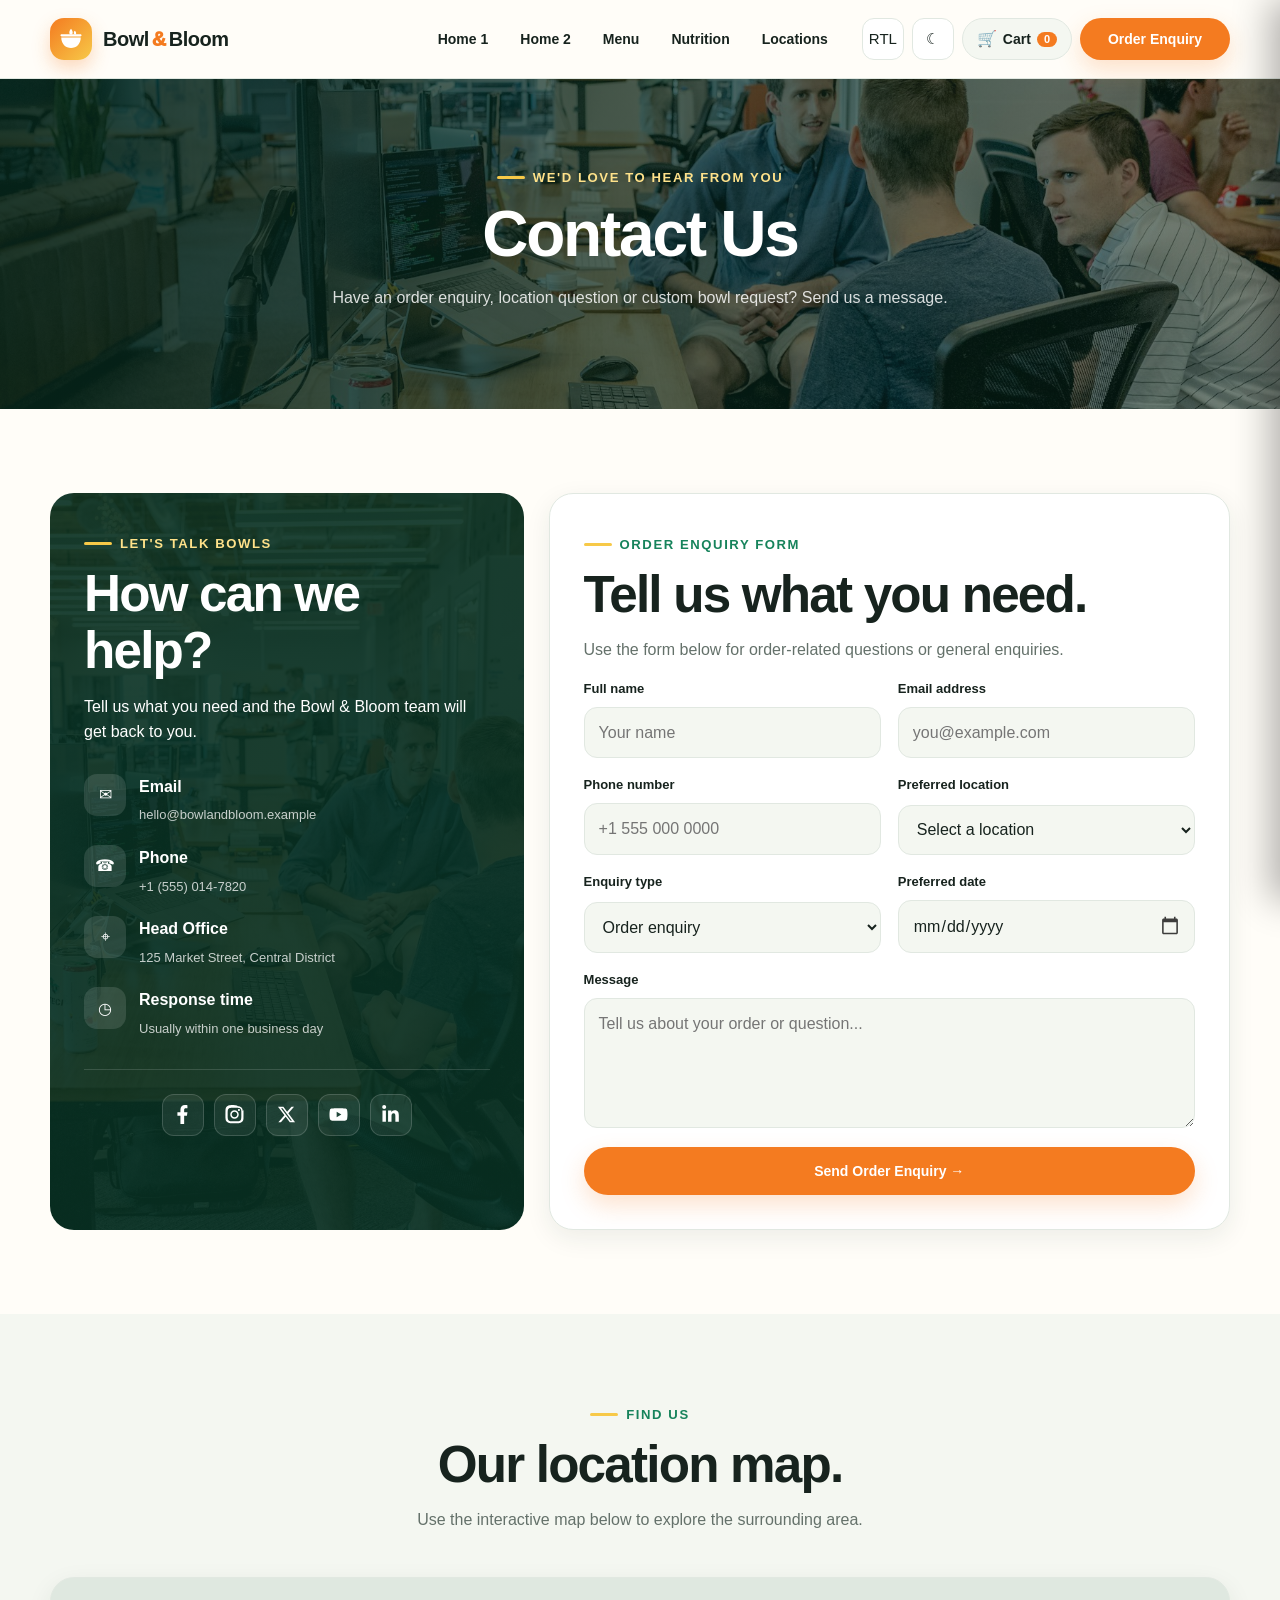
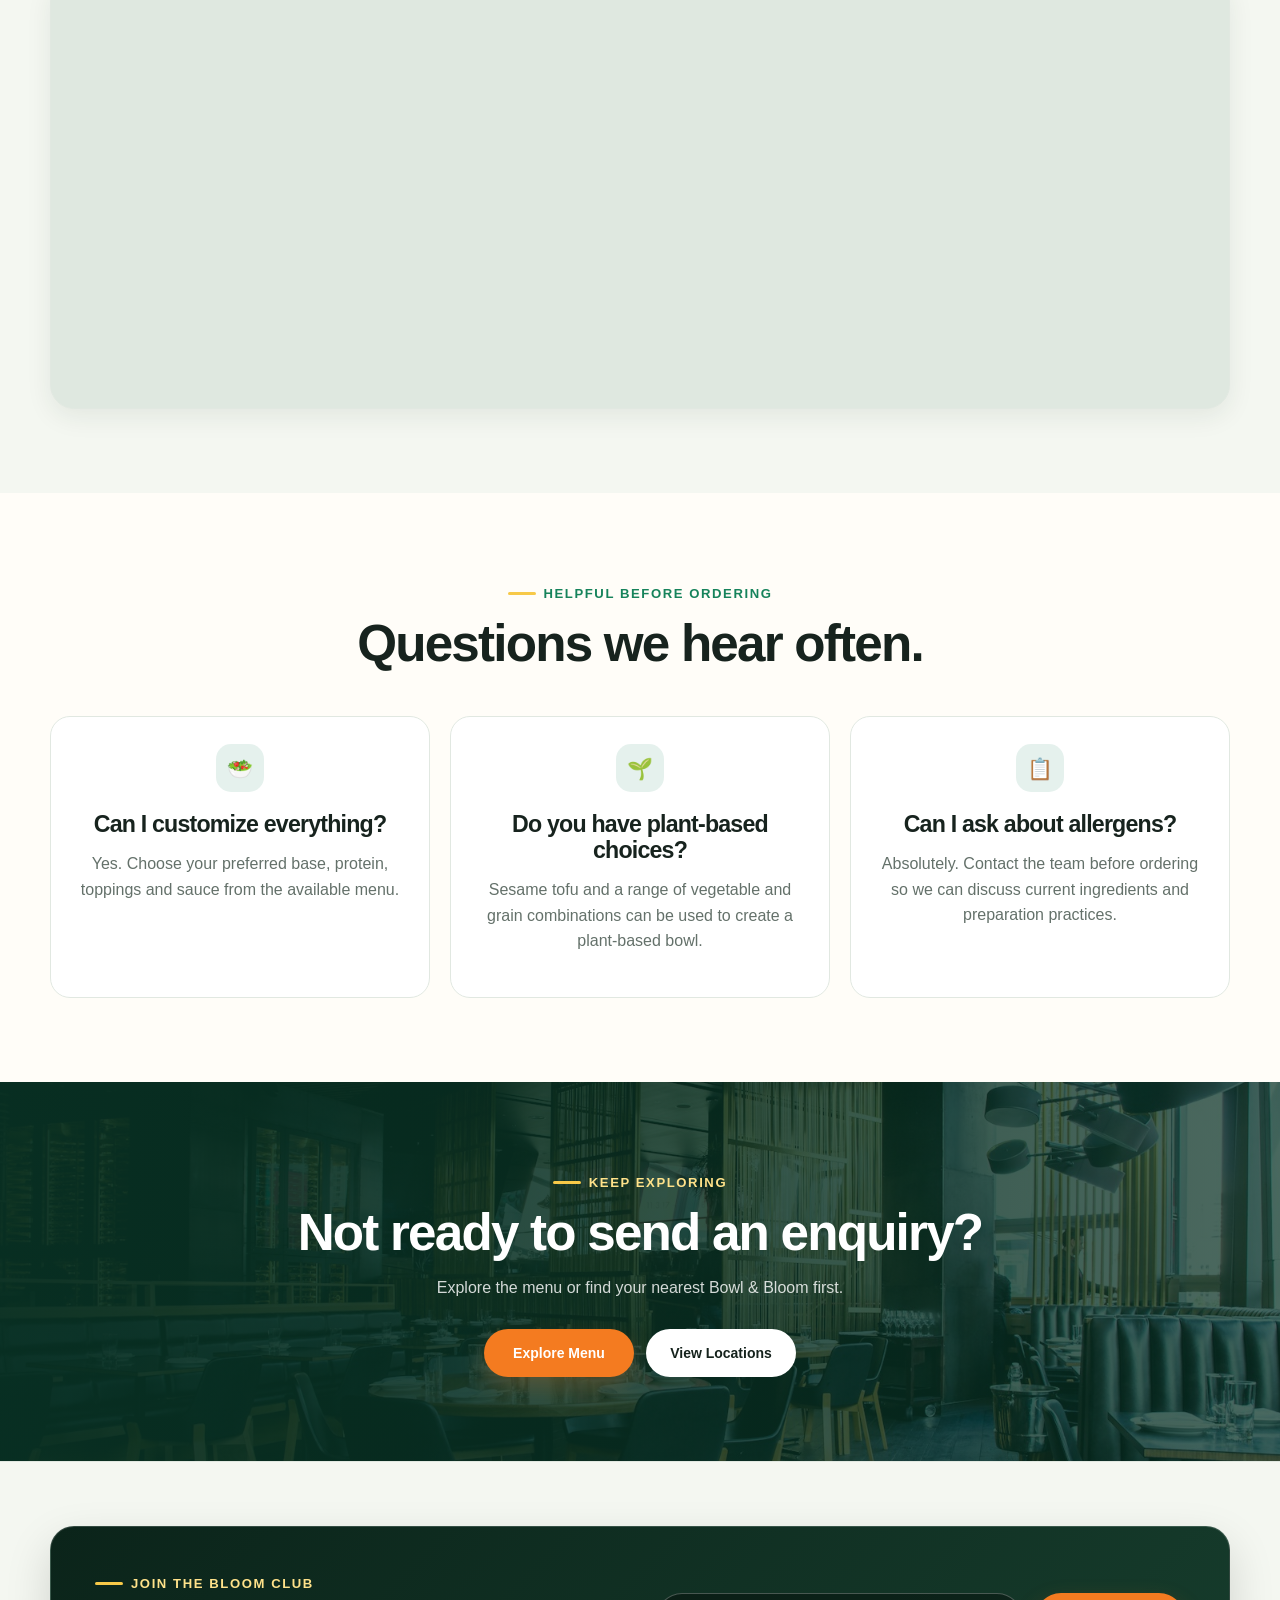
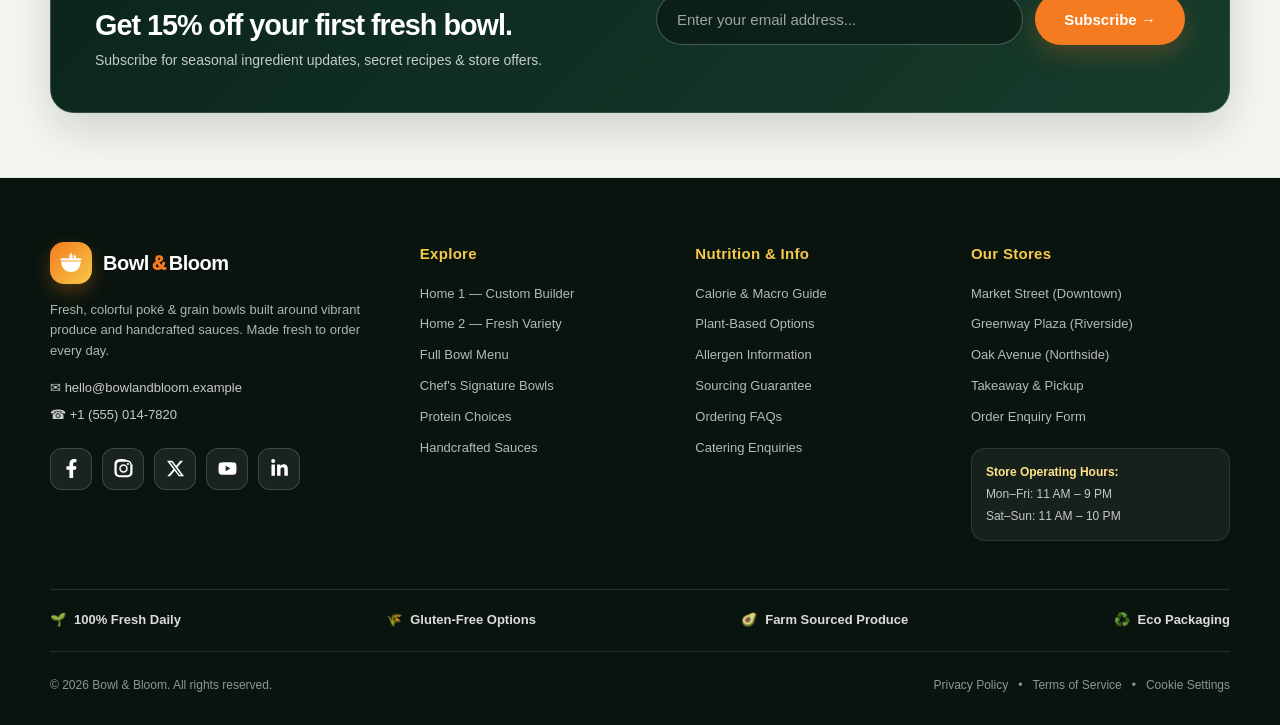
==== commit 6c81501a: "2" ====
--- a/contact.html
+++ b/contact.html
@@ -36,6 +36,11 @@
           <button class="theme-toggle" id="themeToggle" type="button">
             <span id="themeIcon">☾</span>
           </button>
+          <button class="cart-btn" id="cartBtn" type="button" aria-label="View Cart">
+            <span class="cart-icon">🛒</span>
+            <span class="cart-text">Cart</span>
+            <span class="cart-badge" id="cartBadge">0</span>
+          </button>
           <a class="btn btn-primary" href="contact.html">Order Enquiry</a>
         </div>
       </nav>
@@ -288,31 +293,34 @@
         </div>
       </div>
     </section>
+    <!-- NEWSLETTER SECTION -->
+    <section class="section newsletter-section">
+      <div class="container">
+        <div class="footer-newsletter reveal">
+          <div class="footer-news-copy">
+            <span class="eyebrow" style="color:#ffe28a;">Join the Bloom Club</span>
+            <h3>Get 15% off your first fresh bowl.</h3>
+            <p>Subscribe for seasonal ingredient updates, secret recipes & store offers.</p>
+          </div>
+          <form class="footer-news-form" id="newsletterForm" onsubmit="event.preventDefault(); this.querySelector('.news-thanks').style.display='block'; this.reset();">
+            <div class="news-input-wrap">
+              <input type="email" placeholder="Enter your email address..." required aria-label="Email address">
+              <button type="submit" class="btn btn-primary">Subscribe →</button>
+            </div>
+            <div class="news-thanks" style="display:none; margin-top:8px; font-size:12px; color:#f7c948; font-weight:800;">
+              ✨ Welcome to the Bloom Club! Check your inbox for your 15% off code.
+            </div>
+          </form>
+        </div>
+      </div>
+    </section>
   </main>
 
-    <!-- =========================================================
+  <!-- =========================================================
   FOOTER
   ========================================================= -->
   <footer class="site-footer">
     <div class="container">
-      <!-- FOOTER NEWSLETTER BANNER -->
-      <div class="footer-newsletter reveal">
-        <div class="footer-news-copy">
-          <span class="eyebrow" style="color:#ffe28a;">Join the Bloom Club</span>
-          <h3>Get 15% off your first fresh bowl.</h3>
-          <p>Subscribe for seasonal ingredient updates, secret recipes & store offers.</p>
-        </div>
-        <form class="footer-news-form" id="newsletterForm" onsubmit="event.preventDefault(); this.querySelector('.news-thanks').style.display='block'; this.reset();">
-          <div class="news-input-wrap">
-            <input type="email" placeholder="Enter your email address..." required aria-label="Email address">
-            <button type="submit" class="btn btn-primary">Subscribe →</button>
-          </div>
-          <div class="news-thanks" style="display:none; margin-top:8px; font-size:12px; color:#f7c948; font-weight:800;">
-            ✨ Welcome to the Bloom Club! Check your inbox for your 15% off code.
-          </div>
-        </form>
-      </div>
-
       <!-- MAIN FOOTER GRID -->
       <div class="footer-grid">
         <!-- BRAND COLUMN -->
--- a/css/style.css
+++ b/css/style.css
@@ -265,12 +265,19 @@
 .nav-menu{
   display:flex;
   align-items:center;
-  gap:6px;
-  margin:0;
+  gap:4px;
+  margin:0 0 0 auto;
+}
+
+html[dir="rtl"] .nav-menu{
+  margin:0 auto 0 0;
 }
 
 .nav-link{
-  padding:10px 11px;
+  display:inline-flex;
+  align-items:center;
+  height:42px;
+  padding:0 14px;
   border:0;
   border-radius:12px;
   background:transparent;
@@ -278,6 +285,7 @@
   text-decoration:none;
   font-size:14px;
   font-weight:750;
+  line-height:1;
   transition:.2s;
 }
 
@@ -291,16 +299,20 @@
   display:flex;
   align-items:center;
   gap:8px;
-  margin:0 0 0 24px;
+  margin:0 0 0 16px;
   flex-shrink:0;
 }
 
 html[dir="rtl"] .nav-controls{
-  margin:0 24px 0 0;
+  margin:0 16px 0 0;
 }
 
 .nav-controls .btn{
-  order:3;
+  order:4;
+  height:42px;
+  min-height:42px;
+  padding:0 20px;
+  font-size:14px;
 }
 
 .rtl-toggle{
@@ -1714,26 +1726,36 @@
 }
 
 /* =========================================================
+NEWSLETTER SECTION (SEPARATE STANDALONE SECTION)
+========================================================= */
+.newsletter-section{
+  padding:64px 0;
+  background:var(--surface-2);
+  border-top:1px solid var(--border);
+  border-bottom:1px solid var(--border);
+}
+
+.footer-newsletter{
+  display:grid;
+  grid-template-columns:1fr 1fr;
+  gap:32px;
+  align-items:center;
+  padding:40px 44px;
+  margin:0;
+  border:1px solid rgba(255,255,255,.16);
+  border-radius:24px;
+  background:linear-gradient(135deg, #0b241a, #163c2c);
+  color:#fff;
+  box-shadow:0 18px 45px rgba(0,0,0,.15);
+}
+
+/* =========================================================
 FOOTER SYSTEM
 ========================================================= */
 footer.site-footer{
-  padding:72px 0 30px;
-  background:#0c1913;
+  padding:64px 0 30px;
+  background:#09140e;
   color:#fff;
-  border-top:1px solid var(--border);
-}
-
-.footer-newsletter{
-  display:grid;
-  grid-template-columns:1fr 1fr;
-  gap:32px;
-  align-items:center;
-  padding:36px;
-  margin-bottom:56px;
-  border:1px solid rgba(255,255,255,.14);
-  border-radius:24px;
-  background:linear-gradient(135deg, rgba(22,131,91,.25), rgba(244,123,32,.18));
-  backdrop-filter:blur(10px);
 }
 
 .footer-news-copy h3{
@@ -1750,22 +1772,49 @@
 
 .news-input-wrap{
   display:flex;
-  gap:10px;
+  gap:12px;
+  width:100%;
 }
 
 .news-input-wrap input{
   flex:1;
-  height:48px;
-  padding:0 18px;
-  border:1px solid rgba(255,255,255,.2);
+  width:100%;
+  height:52px;
+  min-height:52px;
+  padding:0 20px;
+  border:1px solid rgba(255,255,255,.25);
   border-radius:99px;
   background:rgba(0,0,0,.35);
   color:#fff;
-  font-size:14px;
+  font-size:15px;
+  font-family:inherit;
+  line-height:normal;
+  box-sizing:border-box;
+  -webkit-appearance:none;
+  appearance:none;
+  outline:none;
+  transition:border-color .2s ease, background .2s ease, box-shadow .2s ease;
+}
+
+.news-input-wrap input:focus{
+  border-color:var(--primary);
+  background:rgba(0,0,0,.55);
+  box-shadow:0 0 0 3px rgba(244,123,32,.3);
 }
 
 .news-input-wrap input::placeholder{
-  color:rgba(255,255,255,.5);
+  color:rgba(255,255,255,.6);
+  font-size:15px;
+}
+
+.news-input-wrap .btn{
+  height:52px;
+  min-height:52px;
+  padding:0 24px;
+  font-size:15px;
+  flex-shrink:0;
+  border-radius:99px;
+  box-sizing:border-box;
 }
 
 .footer-grid{
@@ -1964,6 +2013,7 @@
   .testimonial-grid,
   .menu-grid,
   .location-grid,
+  .signature-grid,
   .tip-grid{
     grid-template-columns:repeat(2,1fr);
   }
@@ -1971,6 +2021,7 @@
   .testimonial-grid > :last-child:nth-child(odd),
   .menu-grid > :last-child:nth-child(odd),
   .location-grid > :last-child:nth-child(odd),
+  .signature-grid > :last-child:nth-child(odd),
   .tip-grid > :last-child:nth-child(odd){
     grid-column:1 / -1;
     justify-self:center;
@@ -2003,9 +2054,9 @@
 }
 
 /* =========================================================
-NAV MOBILE
+NAV MOBILE / TAB / 1024 BREAKPOINT
 ========================================================= */
-@media(max-width:900px){
+@media(max-width:1024px){
   .navbar{
     min-height:70px;
     display:flex;
@@ -2040,6 +2091,9 @@
     width:100%;
     padding:13px 14px;
     text-align:center;
+    justify-content:center;
+    display:flex;
+    align-items:center;
     font-size:15px;
   }
   .nav-controls{
@@ -2050,9 +2104,11 @@
     padding-top:14px;
     border-top:1px solid var(--border);
   }
-  .nav-controls .btn{
+  .nav-controls .btn,
+  .cart-btn{
     grid-column:1/-1;
     width:100%;
+    justify-content:center;
   }
   .theme-toggle,
   .rtl-toggle{
@@ -2064,8 +2120,8 @@
   }
   .footer-newsletter{
     grid-template-columns:1fr;
-    gap:20px;
-    padding:32px 20px;
+    gap:22px;
+    padding:32px 24px;
     text-align:center;
   }
   .footer-news-copy{
@@ -2074,6 +2130,11 @@
     align-items:center;
     text-align:center;
   }
+  .footer-news-form{
+    width:100%;
+    max-width:480px;
+    margin:0 auto;
+  }
   .news-input-wrap{
     display:flex;
     flex-direction:column;
@@ -2082,21 +2143,28 @@
   }
   .news-input-wrap input{
     width:100%;
-    height:64px;
-    padding:0 24px;
-    font-size:17px;
+    height:54px;
+    min-height:54px;
+    padding:0 20px;
+    font-size:16px;
+    line-height:normal;
     box-sizing:border-box;
     text-align:center;
+    border-radius:99px;
+    -webkit-appearance:none;
+    appearance:none;
   }
   .news-input-wrap .btn{
     width:100%;
-    height:60px;
+    height:54px;
+    min-height:54px;
     font-size:16px;
     flex-shrink:0;
     display:flex;
     align-items:center;
     justify-content:center;
     box-sizing:border-box;
+    border-radius:99px;
   }
 }
 
@@ -2232,6 +2300,21 @@
   }
   .footer-bottom{
     flex-direction:column;
+  }
+  .footer-newsletter{
+    padding:26px 18px;
+    gap:18px;
+  }
+  .news-input-wrap input{
+    height:50px;
+    min-height:50px;
+    padding:0 18px;
+    font-size:15px;
+  }
+  .news-input-wrap .btn{
+    height:50px;
+    min-height:50px;
+    font-size:15px;
   }
 }
 
@@ -2377,12 +2460,429 @@
   .signature-grid{
     grid-template-columns:repeat(2, 1fr);
   }
+  .signature-grid > :last-child:nth-child(odd){
+    grid-column:1 / -1;
+    justify-self:center;
+    width:100%;
+    max-width:calc(50% - 10px);
+  }
 }
 
 @media(max-width:600px){
   .signature-grid{
     grid-template-columns:1fr;
   }
+  .signature-grid > :last-child:nth-child(odd){
+    grid-column:auto;
+    max-width:100%;
+  }
+}
+
+/* =========================================================
+VIEW CART & CART DRAWER STYLES
+========================================================= */
+.cart-btn{
+  order:2;
+  height:42px;
+  padding:0 14px;
+  border-radius:99px;
+  background:var(--surface-2);
+  border:1px solid var(--border);
+  color:var(--text);
+  display:inline-flex;
+  align-items:center;
+  gap:6px;
+  font-size:14px;
+  font-weight:850;
+  cursor:pointer;
+  position:relative;
+  transition:transform .2s ease, border-color .2s ease, background .2s ease, box-shadow .2s ease;
+}
+
+.cart-btn:hover{
+  transform:translateY(-2px);
+  border-color:var(--primary);
+  box-shadow:0 4px 14px rgba(244,123,32,.22);
+}
+
+.cart-btn .cart-icon{
+  font-size:16px;
+}
+
+.cart-badge{
+  background:var(--primary);
+  color:#fff;
+  font-size:11px;
+  font-weight:900;
+  padding:2px 7px;
+  border-radius:99px;
+  min-width:20px;
+  text-align:center;
+  line-height:1;
+  transition:transform .3s cubic-bezier(.175,.885,.32,1.275);
+}
+
+.cart-badge.bump{
+  transform:scale(1.35);
+}
+
+/* OVERLAY & DRAWER */
+.cart-overlay{
+  position:fixed;
+  inset:0;
+  background:rgba(0,0,0,.55);
+  backdrop-filter:blur(5px);
+  -webkit-backdrop-filter:blur(5px);
+  z-index:99998;
+  opacity:0;
+  pointer-events:none;
+  transition:opacity .3s ease;
+}
+
+.cart-overlay.open{
+  opacity:1;
+  pointer-events:auto;
+}
+
+.cart-drawer{
+  position:fixed;
+  top:0;
+  right:0;
+  bottom:0;
+  width:100%;
+  max-width:440px;
+  background:var(--bg);
+  color:var(--text);
+  box-shadow:-10px 0 35px rgba(0,0,0,.3);
+  z-index:99999;
+  transform:translateX(100%);
+  transition:transform .35s cubic-bezier(.16,1,.3,1);
+  display:flex;
+  flex-direction:column;
+}
+
+html[dir="rtl"] .cart-drawer{
+  right:auto;
+  left:0;
+  transform:translateX(-100%);
+  box-shadow:10px 0 35px rgba(0,0,0,.3);
+}
+
+.cart-drawer.open{
+  transform:translateX(0);
+}
+
+.cart-drawer-header{
+  padding:20px 24px;
+  border-bottom:1px solid var(--border);
+  display:flex;
+  align-items:center;
+  justify-content:space-between;
+  background:var(--surface-1);
+}
+
+.cart-drawer-title{
+  display:flex;
+  align-items:center;
+  gap:10px;
+}
+
+.cart-drawer-title h3{
+  margin:0;
+  font-size:1.25rem;
+  font-weight:850;
+}
+
+.cart-count-pill{
+  font-size:12px;
+  font-weight:800;
+  background:var(--surface-2);
+  color:var(--muted);
+  padding:4px 10px;
+  border-radius:99px;
+  border:1px solid var(--border);
+}
+
+.cart-drawer-close{
+  background:var(--surface-2);
+  border:1px solid var(--border);
+  color:var(--text);
+  width:36px;
+  height:36px;
+  border-radius:50%;
+  font-size:20px;
+  display:grid;
+  place-items:center;
+  cursor:pointer;
+  transition:background .2s ease, transform .2s ease;
+}
+
+.cart-drawer-close:hover{
+  background:var(--primary);
+  color:#fff;
+  border-color:var(--primary);
+  transform:rotate(90deg);
+}
+
+.cart-drawer-body{
+  flex:1;
+  overflow-y:auto;
+  padding:20px 24px;
+}
+
+.cart-empty-state{
+  text-align:center;
+  padding:60px 20px;
+  display:flex;
+  flex-direction:column;
+  align-items:center;
+  gap:14px;
+}
+
+.cart-empty-icon{
+  font-size:54px;
+  opacity:.7;
+}
+
+.cart-empty-state h4{
+  margin:0;
+  font-size:1.2rem;
+}
+
+.cart-empty-state p{
+  margin:0;
+  color:var(--muted);
+  font-size:14px;
+  max-width:260px;
+}
+
+.cart-items-list{
+  display:flex;
+  flex-direction:column;
+  gap:16px;
+}
+
+.cart-item{
+  display:flex;
+  gap:14px;
+  padding:14px;
+  border-radius:16px;
+  background:var(--surface-1);
+  border:1px solid var(--border);
+  align-items:center;
+  transition:border-color .2s ease;
+}
+
+.cart-item:hover{
+  border-color:rgba(244,123,32,.4);
+}
+
+.cart-item-img{
+  width:64px;
+  height:64px;
+  border-radius:12px;
+  object-fit:cover;
+  flex-shrink:0;
+}
+
+.cart-item-details{
+  flex:1;
+  min-width:0;
+}
+
+.cart-item-title{
+  font-size:15px;
+  font-weight:800;
+  margin:0 0 4px;
+  white-space:nowrap;
+  overflow:hidden;
+  text-overflow:ellipsis;
+}
+
+.cart-item-desc{
+  font-size:12px;
+  color:var(--muted);
+  margin:0 0 8px;
+  display:-webkit-box;
+  -webkit-line-clamp:2;
+  line-clamp:2;
+  -webkit-box-orient:vertical;
+  overflow:hidden;
+}
+
+.cart-item-bottom{
+  display:flex;
+  align-items:center;
+  justify-content:space-between;
+}
+
+.cart-item-price{
+  font-weight:850;
+  color:var(--primary);
+  font-size:14px;
+}
+
+.cart-qty-controls{
+  display:inline-flex;
+  align-items:center;
+  background:var(--surface-2);
+  border-radius:99px;
+  border:1px solid var(--border);
+  padding:2px;
+}
+
+.cart-qty-btn{
+  width:26px;
+  height:26px;
+  border-radius:50%;
+  border:none;
+  background:transparent;
+  color:var(--text);
+  font-weight:850;
+  font-size:14px;
+  cursor:pointer;
+  display:grid;
+  place-items:center;
+  transition:background .2s;
+}
+
+.cart-qty-btn:hover{
+  background:var(--primary);
+  color:#fff;
+}
+
+.cart-qty-val{
+  padding:0 8px;
+  font-weight:850;
+  font-size:13px;
+}
+
+.cart-item-remove{
+  background:transparent;
+  border:none;
+  color:var(--muted);
+  font-size:16px;
+  cursor:pointer;
+  padding:4px;
+  transition:color .2s;
+}
+
+.cart-item-remove:hover{
+  color:#e63946;
+}
+
+.cart-drawer-footer{
+  padding:20px 24px 24px;
+  border-top:1px solid var(--border);
+  background:var(--surface-1);
+}
+
+.cart-summary-row{
+  display:flex;
+  justify-content:space-between;
+  margin-bottom:8px;
+  font-size:14px;
+  color:var(--muted);
+}
+
+.cart-total-row{
+  margin-top:12px;
+  padding-top:12px;
+  border-top:1px dashed var(--border);
+  font-size:18px;
+  font-weight:900;
+  color:var(--text);
+}
+
+.cart-total-row span:last-child{
+  color:var(--primary);
+}
+
+.cart-actions{
+  display:flex;
+  flex-direction:column;
+  gap:10px;
+  margin-top:18px;
+}
+
+.cart-actions .btn{
+  width:100%;
+  height:48px;
+}
+
+/* ADD TO CART BUTTON ON MENU CARDS */
+.btn-add-cart{
+  width:100%;
+  margin-top:12px;
+  height:40px;
+  font-size:13px;
+  border-radius:99px;
+  background:var(--surface-2);
+  color:var(--text);
+  border:1px solid var(--border);
+  font-weight:800;
+  cursor:pointer;
+  transition:all .22s ease;
+  display:inline-flex;
+  align-items:center;
+  justify-content:center;
+}
+
+.btn-add-cart:hover{
+  background:var(--primary);
+  color:#fff;
+  border-color:var(--primary);
+  transform:translateY(-2px);
+  box-shadow:0 6px 18px rgba(244,123,32,.25);
+}
+
+.btn-add-cart.added{
+  background:#10b981!important;
+  color:#fff!important;
+  border-color:#10b981!important;
+}
+
+/* TOAST NOTIFICATION */
+.cart-toast{
+  position:fixed;
+  bottom:24px;
+  right:24px;
+  background:var(--surface-1);
+  color:var(--text);
+  border:1px solid var(--primary);
+  padding:14px 20px;
+  border-radius:16px;
+  box-shadow:0 10px 30px rgba(0,0,0,.25);
+  z-index:100001;
+  display:flex;
+  align-items:center;
+  gap:12px;
+  font-weight:800;
+  font-size:14px;
+  transform:translateY(100px);
+  opacity:0;
+  transition:transform .3s cubic-bezier(.16,1,.3,1), opacity .3s ease;
+}
+
+html[dir="rtl"] .cart-toast{
+  right:auto;
+  left:24px;
+}
+
+.cart-toast.show{
+  transform:translateY(0);
+  opacity:1;
+}
+
+.cart-toast-btn{
+  background:var(--primary);
+  color:#fff;
+  border:none;
+  padding:6px 14px;
+  border-radius:99px;
+  font-size:12px;
+  font-weight:850;
+  cursor:pointer;
 }
 
 /* =========================================================
